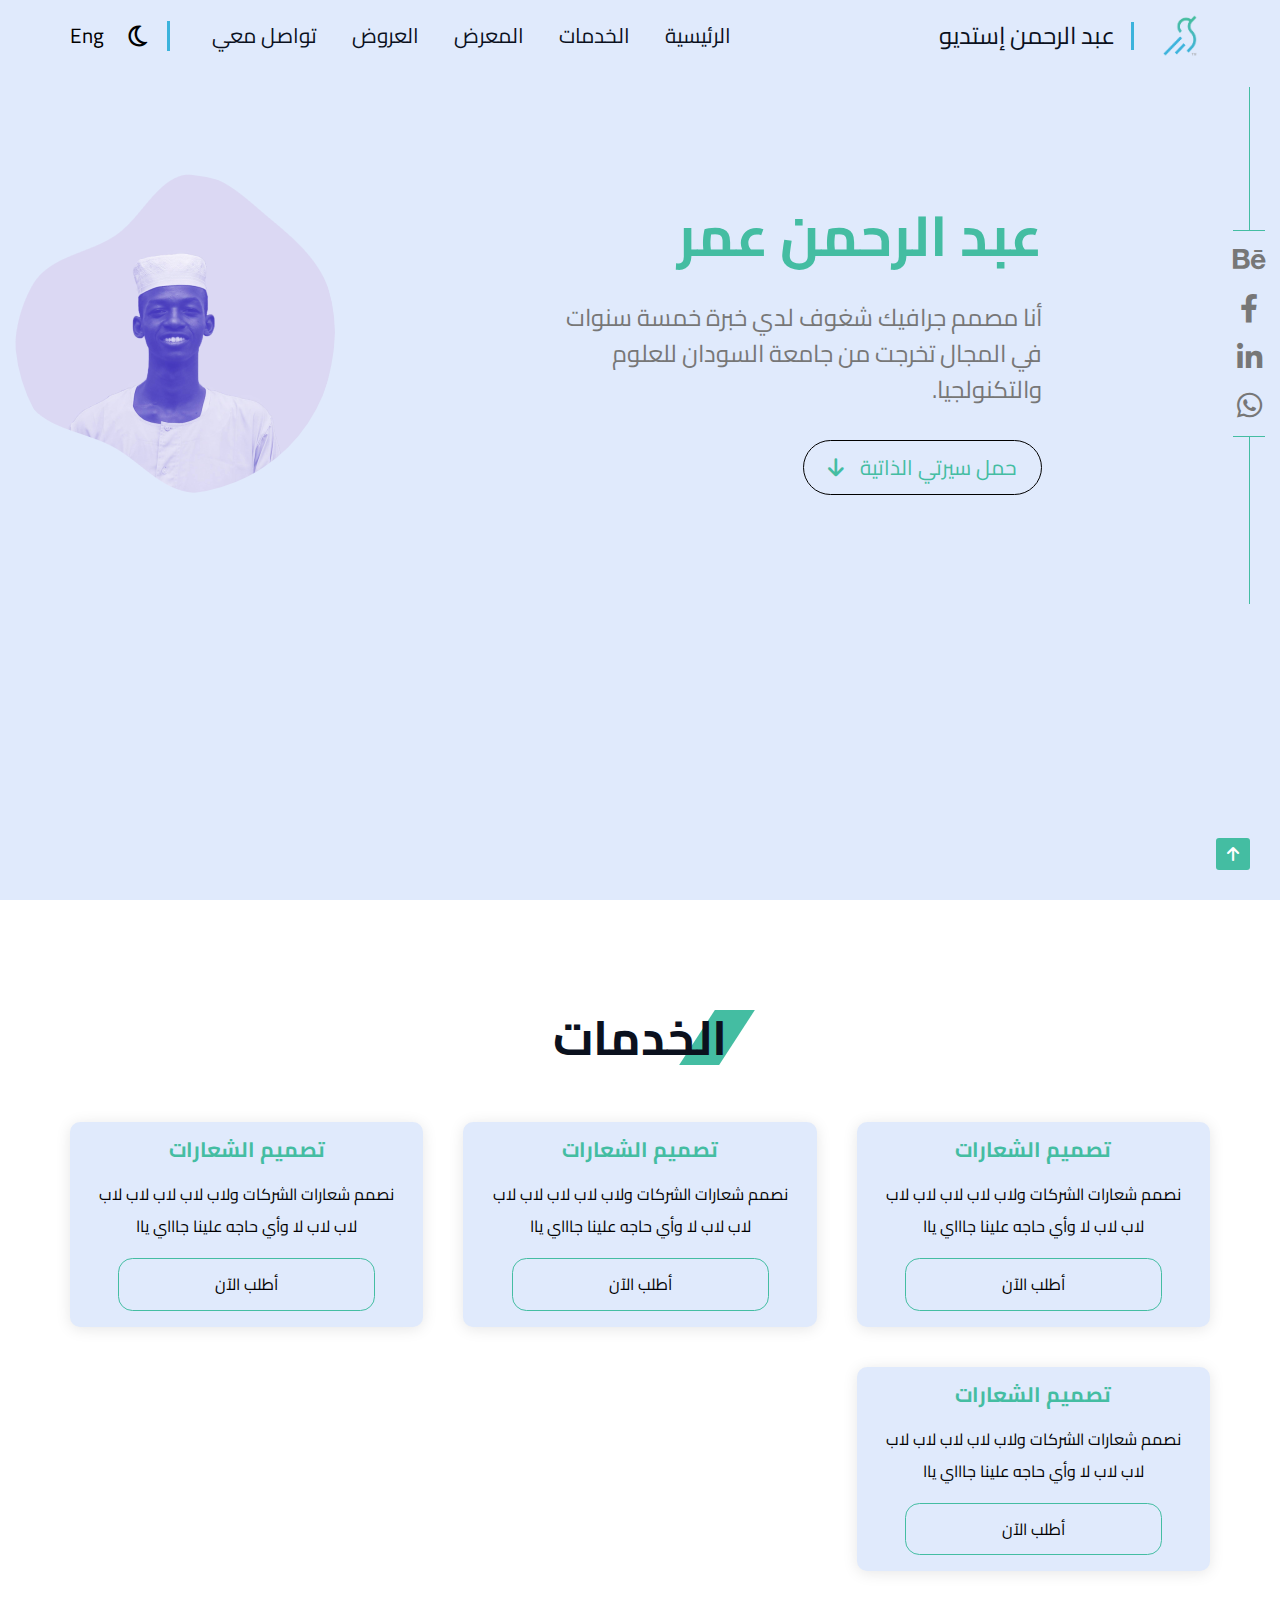
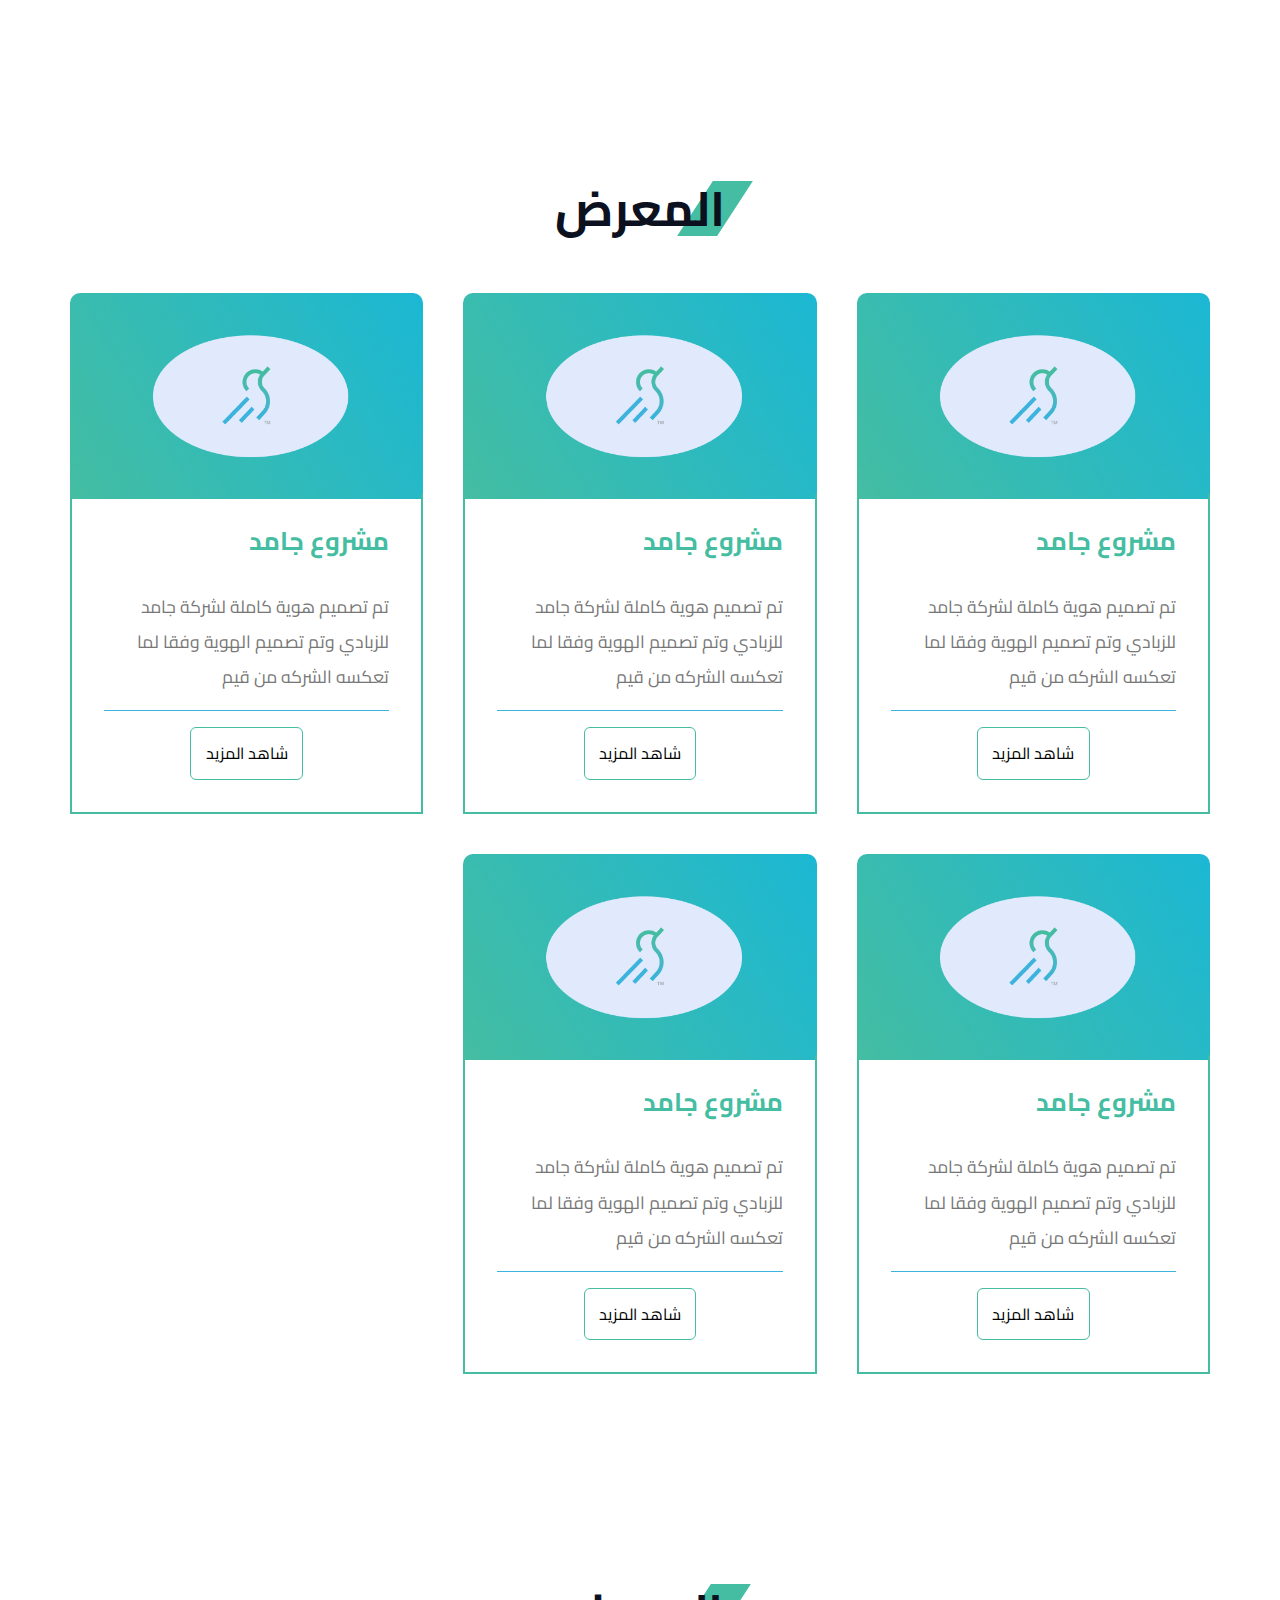
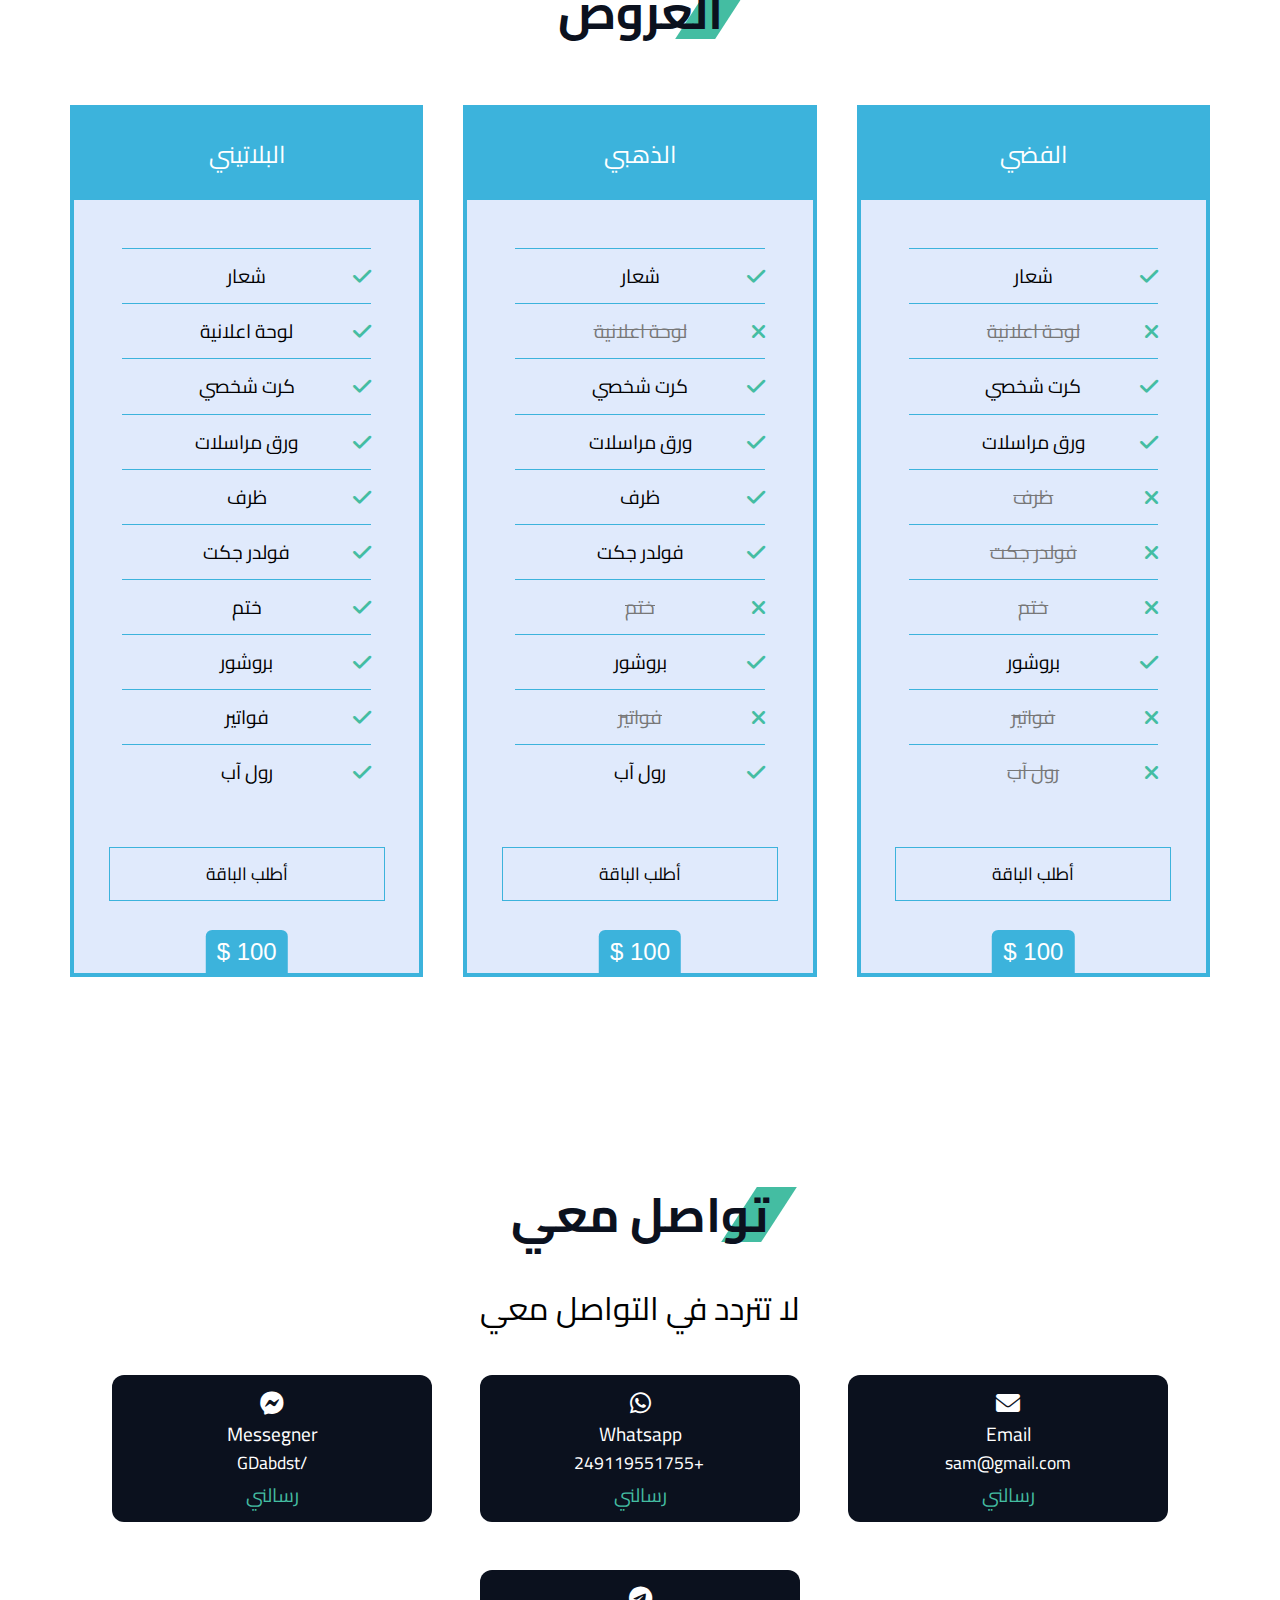
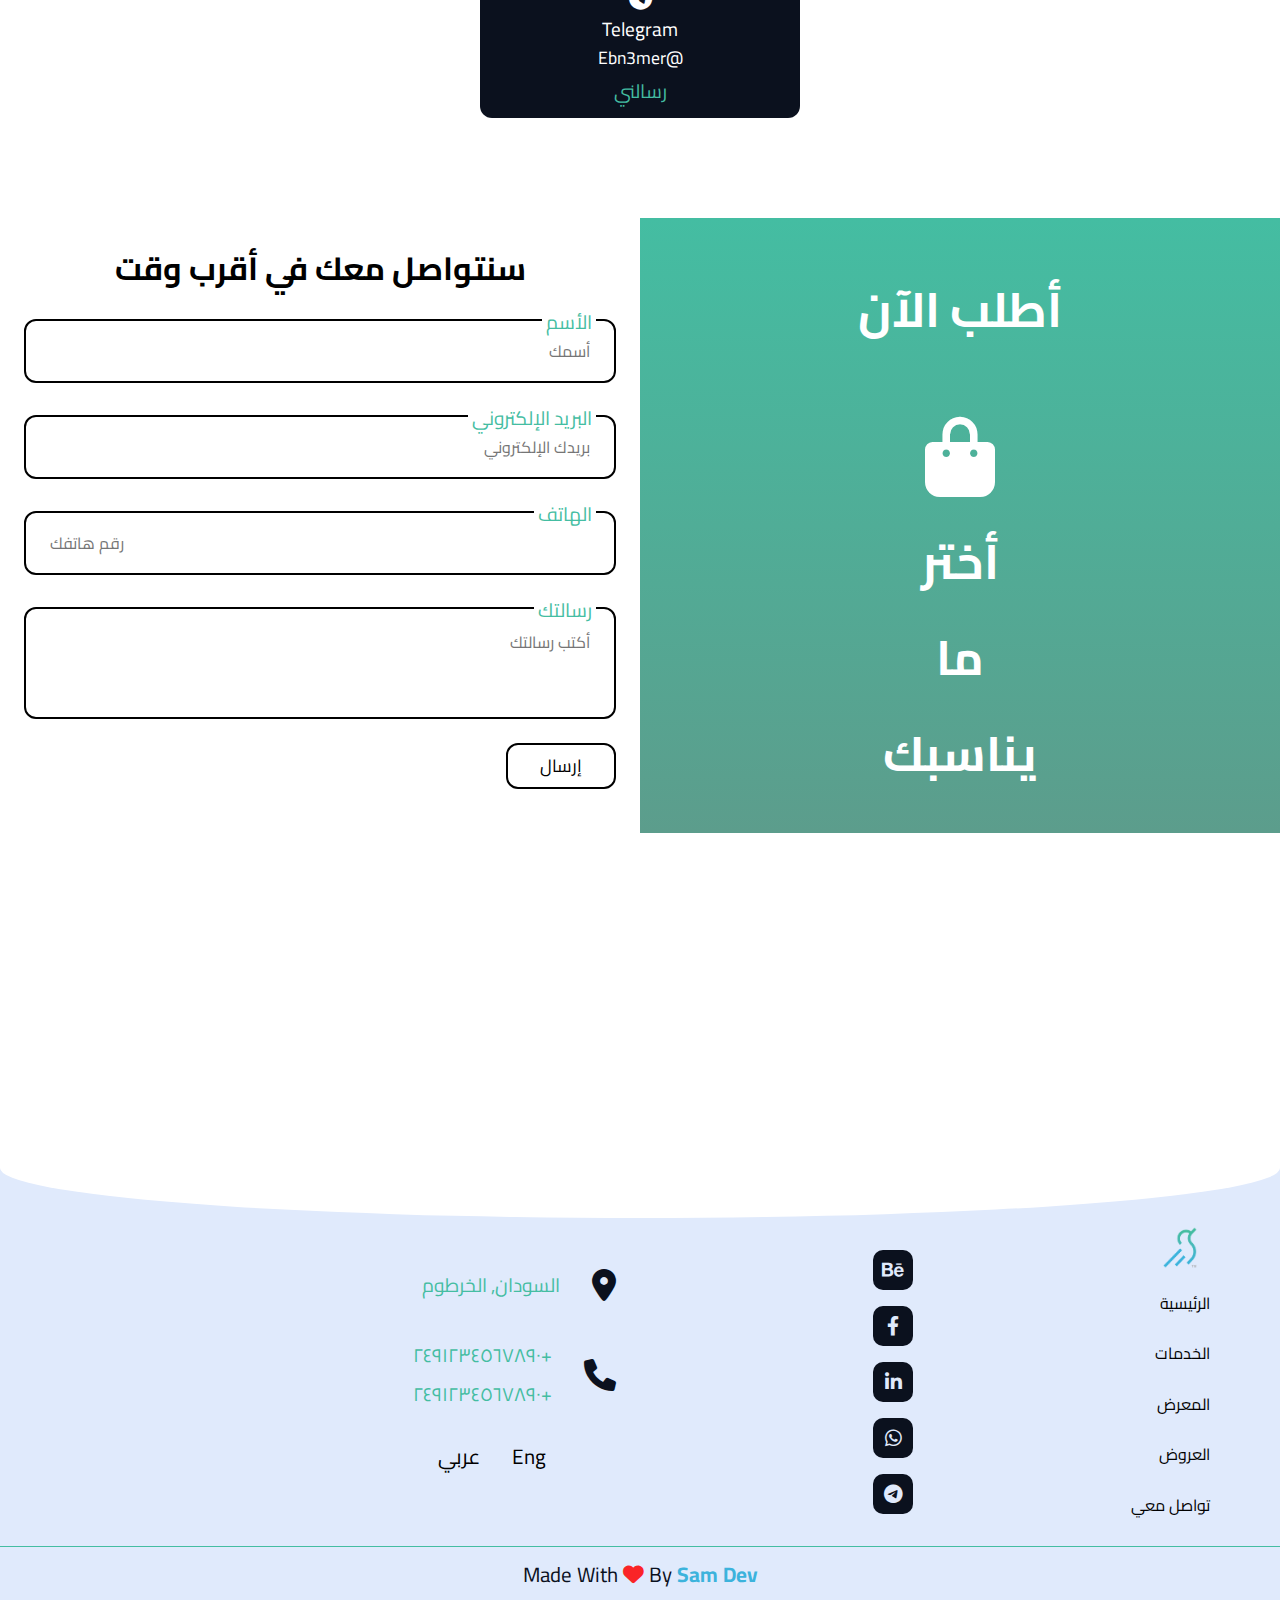
==== index_rtl.html @ d8f3448f "Update the files" ====
<!DOCTYPE html cha>
<html lang="en" dir="rtl">
  <head>
    <meta charset="UTF-8" />
    <meta http-equiv="X-UA-Compatible" content="IE=edge" />
    <meta name="viewport" content="width=device-width, initial-scale=1.0" />
    <link rel="stylesheet" href="./css/normalize.css" />
    <link rel="stylesheet" href="./css/all.min.css" />
    <link rel="stylesheet" href="./css/style.css" />
    <link rel="stylesheet" href="./css/style_rtl.css" />
    <link rel="preconnect" href="https://fonts.googleapis.com" />
    <link rel="preconnect" href="https://fonts.gstatic.com" crossorigin />
    <link
      href="https://fonts.googleapis.com/css2?family=Playfair+Display:wght@400;500;700&display=swap"
      rel="stylesheet"
    />
    <title>AbdRahman Studio | Home</title>
  </head>
  <body>
    <!-- Start Header -->
    <header id="header">
      <div class="container">
        <div class="nav-left">
          <div class="head">
            <img src="./images/logo.png" alt="" />
            <a href="#"
              >عبد الرحمن<br />
              إستديو</a
            >
          </div>
          <div class="nav-close">
            <i class="fa-solid fa-xmark close-Btn"></i>
          </div>
          <ul class="nav-list">
            <li><a class="link" href="#home">الرئيسية</a></li>
            <li><a class="link" href="#services">الخدمات</a></li>
            <li><a class="link" href="#portfolio">المعرض</a></li>
            <li><a class="link" href="#pricing">العروض</a></li>
            <li><a class="link" href="#contact">تواصل معي</a></li>
          </ul>
        </div>
        <img src="./images/logo.png" alt="" />
        <a href="#">عبد الرحمن إستديو</a>
        <nav class="nav-menu">
          <i class="fa-solid fa-bars-staggered toggle-btn"></i>
          <ul>
            <li><a class="active nav__link" href="#home">الرئيسية</a></li>
            <li><a class="nav__link" href="#services">الخدمات</a></li>
            <li><a class="nav__link" href="#portfolio">المعرض</a></li>
            <li><a class="nav__link" href="#pricing">العروض</a></li>
            <li><a class="nav__link" href="#contact">تواصل معي</a></li>
          </ul>
        </nav>
        <div class="icons">
          <i class="fa-regular fa-moon change-theme" id="theme-button"></i>
          <a href="./index.html" class="lang">Eng</a>
        </div>
      </div>
    </header>
    <!-- End Header -->
    <!-- Start Landing -->
    <div class="landing" id="landing">
      <div class="container">
        <div class="social">
          <a href="http://be.net/abdalrahman10" target="__blank"
            ><i class="fab fa-behance"></i
          ></a>
          <a
            href="https://www.facebook.com/GDabdalrahmanstudio"
            target="__blank"
            ><i class="fab fa-facebook-f"></i
          ></a>
          <a href="#" target="__blank"><i class="fab fa-linkedin-in"></i></a>
          <a
            href="https://api.whatsapp.com/send?phone=00249118914122"
            target="__blank"
            ><i class="fab fa-whatsapp"></i
          ></a>
        </div>
        <div class="info">
          <h2>عبد الرحمن عمر</h2>
          <p>
            أنا مصمم جرافيك شغوف لدي خبرة خمسة سنوات في المجال تخرجت من جامعة
            السودان للعلوم والتكنولجيا.
          </p>
          <a href="#" class="main-btn"
            >حمل سيرتي الذاتية<i class="fa-solid fa-arrow-down"></i
          ></a>
        </div>
        <div class="image">
          <img src="./images/Vector.png" alt="" />
        </div>
        <a class="scroll-top" href="#header"
          ><i class="fa-solid fa-arrow-up"></i
        ></a>
      </div>
    </div>
    <!-- End Landing -->
    <!-- Start Services -->
    <div class="services" id="services">
      <h2 class="main-title">الخدمات</h2>
      <div class="container">
        <div class="card">
          <img src="./images/cat-03.jpg" alt="" />
          <div class="info">
            <h3>تصميم الشعارات</h3>
            <p>
              نصمم شعارات الشركات ولاب لاب لاب لاب لاب لاب لاب لا وأي حاجه علينا
              جاااي ياا
            </p>
            <a href="#order">أطلب الآن</a>
          </div>
        </div>
        <div class="card">
          <img src="./images/cat-03.jpg" alt="" />
          <div class="info">
            <h3>تصميم الشعارات</h3>
            <p>
              نصمم شعارات الشركات ولاب لاب لاب لاب لاب لاب لاب لا وأي حاجه علينا
              جاااي ياا
            </p>
            <a href="#order">أطلب الآن</a>
          </div>
        </div>
        <div class="card">
          <img src="./images/cat-03.jpg" alt="" />
          <div class="info">
            <h3>تصميم الشعارات</h3>
            <p>
              نصمم شعارات الشركات ولاب لاب لاب لاب لاب لاب لاب لا وأي حاجه علينا
              جاااي ياا
            </p>
            <a href="#order">أطلب الآن</a>
          </div>
        </div>
        <div class="card">
          <img src="./images/cat-03.jpg" alt="" />
          <div class="info">
            <h3>تصميم الشعارات</h3>
            <p>
              نصمم شعارات الشركات ولاب لاب لاب لاب لاب لاب لاب لا وأي حاجه علينا
              جاااي ياا
            </p>
            <a href="#order">أطلب الآن</a>
          </div>
        </div>
      </div>
    </div>
    <!-- End Services -->
    <!-- Start Portfolio -->
    <div class="portfolio" id="portfolio">
      <h2 class="main-title">المعرض</h2>
      <div class="container">
        <div class="card">
          <div class="image">
            <img src="./images/project01.png" alt="" />
          </div>
          <div class="info">
            <h3>مشروع جامد</h3>
            <p>
              تم تصميم هوية كاملة لشركة جامد للزبادي وتم تصميم الهوية وفقا لما
              تعكسه الشركه من قيم
            </p>
            <a href="">شاهد المزيد</a>
          </div>
        </div>
        <div class="card">
          <div class="image">
            <img src="./images/project01.png" alt="" />
          </div>
          <div class="info">
            <h3>مشروع جامد</h3>
            <p>
              تم تصميم هوية كاملة لشركة جامد للزبادي وتم تصميم الهوية وفقا لما
              تعكسه الشركه من قيم
            </p>
            <a href="">شاهد المزيد</a>
          </div>
        </div>
        <div class="card">
          <div class="image">
            <img src="./images/project01.png" alt="" />
          </div>
          <div class="info">
            <h3>مشروع جامد</h3>
            <p>
              تم تصميم هوية كاملة لشركة جامد للزبادي وتم تصميم الهوية وفقا لما
              تعكسه الشركه من قيم
            </p>
            <a href="">شاهد المزيد</a>
          </div>
        </div>
        <div class="card">
          <div class="image">
            <img src="./images/project01.png" alt="" />
          </div>
          <div class="info">
            <h3>مشروع جامد</h3>
            <p>
              تم تصميم هوية كاملة لشركة جامد للزبادي وتم تصميم الهوية وفقا لما
              تعكسه الشركه من قيم
            </p>
            <a href="">شاهد المزيد</a>
          </div>
        </div>
        <div class="card">
          <div class="image">
            <img src="./images/project01.png" alt="" />
          </div>
          <div class="info">
            <h3>مشروع جامد</h3>
            <p>
              تم تصميم هوية كاملة لشركة جامد للزبادي وتم تصميم الهوية وفقا لما
              تعكسه الشركه من قيم
            </p>
            <a href="">شاهد المزيد</a>
          </div>
        </div>
      </div>
    </div>
    <!-- End Portfolio -->
    <!-- Start Pricing -->
    <div class="pricing" id="pricing">
      <h2 class="main-title">العروض</h2>
      <div class="container">
        <div class="plan">
          <div class="head">
            <h2>الفضي</h2>
          </div>
          <ul class="features">
            <li>شعار</li>
            <li class="unchecked"><del>لوحة اعلانية</del></li>
            <li>كرت شخصي</li>
            <li>ورق مراسلات</li>
            <li class="unchecked"><del>ظرف</del></li>
            <li class="unchecked"><del>فولدر جكت</del></li>
            <li class="unchecked"><del>ختم</del></li>
            <li>بروشور</li>
            <li class="unchecked"><del>فواتير</del></li>
            <li class="unchecked"><del>رول آب</del></li>
          </ul>
          <a href="#order">أطلب الباقة</a>
          <div class="price">
            <h3>100 <span>$</span></h3>
          </div>
        </div>
        <div class="plan">
          <div class="head">
            <h2>الذهبي</h2>
          </div>
          <ul class="features">
            <li>شعار</li>
            <li class="unchecked"><del>لوحة اعلانية</del></li>
            <li>كرت شخصي</li>
            <li>ورق مراسلات</li>
            <li>ظرف</li>
            <li>فولدر جكت</li>
            <li class="unchecked"><del>ختم</del></li>
            <li>بروشور</li>
            <li class="unchecked"><del>فواتير</del></li>
            <li>رول آب</li>
          </ul>
          <a href="#order">أطلب الباقة</a>
          <div class="price">
            <h3>100 <span>$</span></h3>
          </div>
        </div>
        <div class="plan">
          <div class="head">
            <h2>البلاتيني</h2>
          </div>
          <ul class="features">
            <li>شعار</li>
            <li>لوحة اعلانية</li>
            <li>كرت شخصي</li>
            <li>ورق مراسلات</li>
            <li>ظرف</li>
            <li>فولدر جكت</li>
            <li>ختم</li>
            <li>بروشور</li>
            <li>فواتير</li>
            <li>رول آب</li>
          </ul>
          <a href="#order">أطلب الباقة</a>
          <div class="price">
            <h3>100 <span>$</span></h3>
          </div>
        </div>
      </div>
    </div>
    <!-- End Pricing -->
    <!-- Start Contact -->
    <div class="contact" id="contact">
      <h2 class="main-title">تواصل معي</h2>
      <h2>لا تتردد في التواصل معي</h2>
      <div class="container">
        <div class="box">
          <i class="fas fa-envelope"></i>
          <h3>Email</h3>
          <p>sam@gmail.com</p>
          <a href="mailto:abdrahman@gmail.com" target="__blank">رسالني</a>
        </div>
        <div class="box">
          <i class="fab fa-whatsapp"></i>
          <h3>Whatsapp</h3>
          <p>+249119551755</p>
          <a
            href="https://api.whatsapp.com/send?phone=00249118914122"
            target="__blank"
            >رسالني</a
          >
        </div>
        <div class="box">
          <i class="fab fa-facebook-messenger"></i>
          <h3>Messegner</h3>
          <p>/GDabdst</p>
          <a href="https://m.me/GDabdalrahmanstudio" target="__blank">رسالني</a>
        </div>
        <div class="box">
          <i class="fab fa-telegram-plane"></i>
          <h3>Telegram</h3>
          <p>@Ebn3mer</p>
          <a href="https://t.me/Ebn3mer" target="__blank">رسالني</a>
        </div>
      </div>
    </div>
    <!-- End Contact -->
    <!-- Start Order -->
    <div class="order" id="order">
      <div class="content">
        <div class="heading">
          <h1>أطلب الآن</h1>
          <i class="fas fa-shopping-bag"></i>
          <h2>أختر <br />ما<br />يناسبك<br /></h2>
        </div>
        <div class="form">
          <h2>سنتواصل معك في أقرب وقت</h2>
          <form action="">
            <div class="contact_form">
              <label for="" class="tag">الأسم</label>
              <input type="text" name="name" class="input" placeholder="أسمك" />
            </div>
            <div class="contact_form">
              <label for="" class="tag">البريد الإلكتروني</label>
              <input
                type="email"
                name="email"
                class="input"
                placeholder="بريدك الإلكتروني"
              />
            </div>
            <div class="contact_form">
              <label for="" class="tag">الهاتف</label>
              <input
                type="tel"
                name="phone"
                class="input"
                placeholder="رقم هاتفك"
              />
            </div>
            <div class="contact_form">
              <label for="" class="tag">رسالتك</label>
              <textarea
                name="message"
                class="input"
                placeholder="أكتب رسالتك"
              ></textarea>
            </div>
            <input class="submit-btn" type="submit" value="إرسال" />
          </form>
        </div>
      </div>
    </div>
    <!-- End Order -->
    <!-- Start Footer -->
    <footer class="footer">
      <div class="curve"></div>
      <div class="container">
        <div class="links">
          <img src="./images/logo.png" alt="Logo" />
          <nav>
            <li><a class="active nav__link" href="#home">الرئيسية</a></li>
            <li><a class="nav__link" href="#services">الخدمات</a></li>
            <li><a class="nav__link" href="#portfolio">المعرض</a></li>
            <li><a class="nav__link" href="#pricing">العروض</a></li>
            <li><a class="nav__link" href="#contact">تواصل معي</a></li>
          </nav>
        </div>
        <div class="social">
          <a href="https://be.net/abdalrahman10" target="__blank"
            ><i class="fab fa-behance"></i
          ></a>
          <a
            href="https://www.facebook.com/GDabdalrahmanstudio"
            target="__blank"
            ><i class="fab fa-facebook-f"></i
          ></a>
          <a href="#" target="__blank"><i class="fab fa-linkedin-in"></i></a>
          <a
            href="https://api.whatsapp.com/send?phone=00249118914122"
            target="__blank"
            ><i class="fab fa-whatsapp"></i
          ></a>
          <a href="https://t.me/Ebn3mer" target="__blank"
            ><i class="fab fa-telegram-plane"></i
          ></a>
        </div>
        <div class="location">
          <div class="col">
            <i class="fa-solid fa-location-dot"></i>
            <div class="info"><span>السودان, الخرطوم</span></div>
          </div>
          <div class="col">
            <i class="fa-solid fa-phone"></i>
            <div class="info">
              <span>+٢٤٩١٢٣٤٥٦٧٨٩٠</span>
              <span>+٢٤٩١٢٣٤٥٦٧٨٩٠</span>
            </div>
          </div>
          <div class="languages">
            <a href="./index.html" class="lang">Eng</a>
            <a href="./index_rtl.html" class="lang">عربي</a>
          </div>
        </div>
      </div>
      <div class="copyright">
        <p>
          Made With <i class="fa-solid fa-heart"></i> By <a href="">Sam Dev</a>
        </p>
      </div>
    </footer>
    <!-- End Footer -->
  </body>
  <script src="./scripts/app.js"></script>
</html>
---- css/style.css ----
:root {
  --main-transition: 0.3s;
  --section-padding: 100px;
}
/* Colors Palette */
:root {
  --main-color: #44bda2;
  --main-color-alt: #1d5247;
  --secondery-color: #3cb3dc;
  --body-color: #fff;
  --text-color: #000;
  --text-color-alt: #777;
  --title-color: #0B111E;
  --background-color: #e0eafc;
}
/* Colors Pallette Dark Theme */
body.dark-theme {
  --container-color: #151c28;
  --body-color: #0B111E;
  --title-color: #F0F2F4;
  --text-color: #F0F2F4;
  --background-color: #BABEC4;
}
/* Start Global Rules */
* {
  box-sizing: border-box;
  -webkit-box-sizing: border-box;
  -moz-box-sizing: border-box;
  margin: 0;
  padding: 0;
}
html {
  scroll-behavior: smooth;
}
body {
  font-family: "Playfair Display", serif;
  background-color: var(--body-color);
  color: var(--text-color);
  transition: var(--main-transition);
}
ul {
  list-style: none;
}
a {
  text-decoration: none;
}
.container {
  padding-left: 15px;
  padding-right: 15px;
  margin-left: auto;
  margin-right: auto;
}
/* Small */
@media (min-width: 768px) {
  .container {
    width: 750px;
  }
}

/* Medium */
@media (min-width: 992px) {
  .container {
    width: 970px;
  }
}

/* Large */
@media (min-width: 1200px) {
  .container {
    width: 1170px;
  }
}

/* End Global Rules */
/* Start Components */
.main-btn {
  text-decoration: none;
  display: block;
  width: fit-content;
  padding: 0.9rem 1.5rem;
  border: 1px solid black;
  border-radius: 3rem;
  font-weight: normal;
  font-size: 1.3rem;
  color: var(--main-color);
  transition: var(--main-transition);
}
.main-btn:hover {
  color: white;
  background-color: var(--main-color);
  border-color: transparent;
}
.main-title {
  position: relative;
  font-size: 3rem;
  font-weight: bold;
  margin: 0.6rem auto;
  width: fit-content;
  color: var(--title-color);
  transition: var(--main-transition);
}
.main-title::before {
  content: "";
  position: absolute;
  top: 0;
  left: -10px;
  width: 40px;
  height: 55px;
  background-color: var(--main-color);
  z-index: -1;
  transform: skewX(-33deg);
  transition: var(--main-transition);
}
.main-title::after {
  content: "";
  position: absolute;
  top: 0;
  right: -19px;
  width: 0;
  height: 55px;
  background-color: var(--secondery-color);
  z-index: -1;
  transform: skewX(-33deg);
  transition: var(--main-transition);
  transition-delay: 0.3s;
}
.main-title:hover {
  color: white;
  transition-delay: 0.3s;
}
.main-title:hover::before {
  width: calc(100% + 25px);
}
.main-title:hover::after {
  width: 15px;
}
a.scroll-top {
  padding: 0.5rem 0.7rem;
  background-color: var(--main-color);
  border-radius: 3px;
  right: 30px;
  position: fixed;
  color: white;
  bottom: 30px;
  z-index: 100;
}
/* End Components */
/* Start Header */
header {
  background-color: var(--background-color);
  transition: var(--main-transition);
}
header .container {
  display: flex;
  justify-content: space-between;
  align-items: center;
  position: relative;
  min-height: 72px;
}

header img {
  height: 60px;
  padding-right: 1rem;
}
header .container > a {
  text-decoration: none;
  font-weight: normal;
  color: var(--title-color);
  font-size: 1.5rem;
  border-left: 3px solid var(--secondery-color);
  padding-left: 1rem;
}
@media (max-width: 620px) {
  header .container > a {
    display: none;
  }
}
header nav {
  flex: 1;
  display: flex;
  justify-content: flex-end;
  align-items: center;
}
header nav .toggle-btn {
  display: none;
  font-size: 1.9rem;
  cursor: pointer;
}
@media (min-width: 1269px) {
  header nav .toggle-menu {
    display: none;
  }
}
header nav ul {
  display: flex;
}
@media (max-width: 1270px) {
  header nav ul {
    display: none;
  }
  header nav .toggle-btn {
    display: flex;
    font-size: 1.5rem;
  }
  header nav ul li {
    border-bottom: 1px solid var(--main-color);
  }
  header nav ul li a {
    padding: 0.5rem !important;
  }
}
header nav ul li a {
  display: flex;
  align-items: center;
  justify-content: center;
  height: 72px;
  position: relative;
  text-decoration: none;
  font-size: 1.3rem;
  padding: 0 1.1rem;
  color: var(--title-color);
  transition: var(--main-transition);
  position: relative;
  overflow: hidden;
}
header nav li a::before {
  content: "";
  position: absolute;
  width: 100%;
  height: 4px;
  background-color: var(--main-color);
  bottom: 0;
  left: -100%;
  transition: var(--main-transition);
}
header nav li a:hover {
  color: var(--main-color);
  background-color: #cfdef3;
}
header nav li a:hover::before {
  left: 0;
}
header .icons {
  display: flex;
  justify-content: space-between;
  align-items: center;
  width: 100px;
  height: 30px;
  position: relative;
  padding-left: 1rem;
  margin-left: 1.5rem;
  border-left: 3px solid var(--secondery-color);
}
header .icons i {
  font-size: 1.5rem;
}
.lang {
  color: var(--text-color);
  font-size: 1.3rem;
  
}
/* Start Toggle Menu */
header .nav-left {
  position: fixed;
  top: 0;
  left: -1000px;
  width: 50%;
  height: 100vh;
  padding: 3rem;
  display: flex;
  align-items: center;
  background-color: var(--title-color);
  z-index: 2;
  transition: 0.5s;
}
@media (max-width: 767px) {
  header .nav-left {
    width: 90%;
  }
}
header .nav-left .nav-close {
  position: absolute;
  top: 1rem;
  right: 1.5rem;
  font-size: 2rem;
  color: white;
  cursor: pointer;
}
header .nav-left .nav-list li {
  padding-bottom: 2rem;
}
header .nav-left .nav-list li a {
  font-size: 1.3rem;
  text-transform: uppercase;
  font-weight: normal;
  color: white;
  transition: var(--main-transition);
}
header .head {
  position: absolute;
  top: 2rem;
  left: 1rem;
}
header .head a {
  position: absolute;
  font-size: 1.5rem;
  top: 0;
  color: var(--main-color);
}
header .show {
  left: 0;
}
header .close {
  left: -1000px;
}
header .nav-left .nav-list li a:hover {
  color: var(--main-color);
}
/* End Toggle Menu */
/* Start Header */
/* Start Landing */
.landing {
  padding-top: var(--section-padding);
  padding-bottom: var(--section-padding);
  height: calc(100vh - 72px);
  position: relative;
  background-color: var(--background-color);
  transition: var(--main-transition);
}
@media (max-width: 767px) {
  .landing {
    height: auto;
  }
}
.landing .container {
  width: 100%;
  display: flex;
  justify-content: space-between;
  align-items: center;
}
.landing .social {
  display: flex;
  flex-direction: column;
  align-items: center;
  gap: 20px;
  position: relative;
  margin-left: 2rem;
  border-bottom: 1px solid var(--main-color);
  border-top: 1px solid var(--main-color);
  padding: 15px 0;
}
.landing .social::before {
  content: "";
  position: absolute;
  width: 1px;
  top: -9rem;
  height: 9rem;
  background-color: var(--main-color);
}
.landing .social::after {
  content: "";
  position: absolute;
  width: 1px;
  bottom: -10.5rem;
  height: 10.5rem;
  background-color: var(--main-color);
}
.landing .social i:hover {
  color: var(--main-color);
}
.landing .social a {
  display: block;
  width: fit-content;
  font-size: 1.8rem;
  color: var(--text-color-alt);
}
.landing .image img {
  width: 20rem;
  border-radius: 50%;
  max-width: 100%;
  margin-right: 3rem;
}
@media (max-width: 991px) {
  .landing .image img {
    margin-right: 0;
  }
}
.landing .info {
  align-self: flex-start;
}
.landing .info h2 {
  font-size: 3.5rem;
  margin: 2rem auto;
  color: var(--main-color);
}
.landing .info p {
  font-size: 1.5rem;
  max-width: 500px;
  line-height: 1.5;
  color: var(--text-color-alt);
  margin-bottom: 2rem;
}
.landing .info i {
  margin-left: 1rem;
}
@media (max-width: 767px) {
  .landing {
    padding-top: 30px;
  }
  .landing .container {
    flex-direction: column;
  }
  .landing .social {
    order: 3;
    flex-direction: row;
    margin-left: 0;
  }
  .landing .social::before,
  .landing .social::after {
    display: none;
  }
  .landing .image img {
    margin: 3rem auto;
  }
}
@media (min-width: 768px) and (max-width: 990px) {
  .landing .info {
    margin-left: 30px;
  }
  .landing .info h2 {
    font-size: 2.5rem;
  }
  .landing .image img {
    width: 15rem;
  }
}
/* End Landing */
/* Start Services */
.services {
  padding-top: var(--section-padding);
  padding-bottom: var(--section-padding);
}
.services .container {
  display: grid;
  grid-template-columns: repeat(auto-fill, minmax(300px, 1fr));
  gap: 40px;
  padding-top: 3rem;
}
.services .card {
  overflow: hidden;
  border-radius: 10px;
  background-color: var(--background-color);
  transition: var(--main-transition);
  box-shadow: 0 2px 15px rgb(0 0 0 / 10%);
}
.services .card:hover {
  transform: translateY(-10px);
  box-shadow: 0 2px 15px rgb(0 0 0 / 20%);
}
.services .card img {
  max-width: 100%;
}
.services .info {
  padding: 0 1rem;
  text-align: center;
}
.services .info h3 {
  margin: 1rem 0;
  font-size: 1.3rem;
  color: var(--main-color);
}
.services .info p {
  color: var(--text-color);
  line-height: 2;
}
.services .info a {
  display: block;
  width: fit-content;
  text-decoration: none;
  border: 1px solid var(--main-color);
  padding: 1rem 6rem;
  border-radius: 0.9rem;
  margin: 1rem auto;
  color: var(--text-color);
  font-weight: normal;
  font-size: 1rem;
  text-transform: uppercase;
  transition: var(--main-transition);
}
.services .info a:hover {
  border-color: transparent;
  background-color: var(--main-color);
  color: white;
}
/* End Services */
/* Start Portfolio */
.portfolio {
  padding-top: var(--section-padding);
  padding-bottom: var(--section-padding);
}
.portfolio .container {
  display: grid;
  grid-template-columns: repeat(auto-fill, minmax(300px, 1fr));
  gap: 40px;
  padding-top: 3rem;
}
.portfolio .card {
  position: relative;
  overflow: hidden;
  border-radius: 10px 10px 0 0;
}
.portfolio .card .image {
  position: relative;
  overflow: hidden;
}
.portfolio .card img {
  max-width: 100%;
}
.portfolio .info {
  position: relative;
  padding: 1rem 2rem;
  border: 2px solid;
  border-color: transparent var(--main-color) var(--main-color);
  padding-top: 0;
  margin-top: -6px;
}
.portfolio .card::before {
  content: "";
  position: absolute;
  left: 0;
  top: 0;
  height: 100%;
  width: 0;
  background-color: var(--background-color);
  z-index: -1;
  transition: var(--main-transition);
}
.portfolio .card:hover::before {
  width: 100%;
}
.portfolio .info h3 {
  font-size: 1.6rem;
  font-weight: bold;
  color: var(--main-color);
  padding: 2rem 0;
}
.portfolio .info p {
  line-height: 2;
  font-size: 1.1rem;
  border-bottom: 1px solid var(--secondery-color);
  padding: 0 0 1rem;
  color: var(--text-color-alt);
}
.portfolio .info a {
  font-size: 1rem;
  color: var(--text-color);
  padding: 1rem 0.9rem;
  border: 1px solid var(--main-color);
  border-radius: 6px;
  display: block;
  width: fit-content;
  margin: 1rem auto;
  text-transform: uppercase;
  transition: var(--main-transition);
}
.portfolio .info a:hover {
  background-color: var(--main-color);
  border-color: transparent;
  color: var(--background-color);
}
/* End Portfolio */
/* Start Pricing */
.pricing {
  position: relative;
  padding-top: var(--section-padding);
  padding-bottom: var(--section-padding);
}
.pricing .container {
  display: grid;
  grid-template-columns: repeat(auto-fill, minmax(300px, 1fr));
  gap: 40px;
  padding-top: 3.5rem;
}
.pricing .plan {
  position: relative;
  background-color: var(--background-color);
  transition: var(--main-transition);
  padding-bottom: 2rem;
  border: 4px solid var(--secondery-color);
}
.pricing .plan::before {
  content: "";
  position: absolute;
  top: 0;
  left: 50%;
  transform: translateX(-50%);
  width: 0;
  height: 5px;
  background-color: var(--main-color);
  z-index: 2;
  transition: var(--main-transition);
}
.pricing .plan::after {
  content: "";
  /* position: absolute; */
  bottom: 0;
  left: 50%;
  transform: translateX(-50%);
  width: 100%;
  height: 10px;
  background-color: var(--main-color);
  z-index: 2;
  transition: var(--main-transition);
}
/* .pricing .plan:hover::before {
  width: 100%;
} */
.pricing .plan h2 {
  font-size: 1.5rem;
  font-weight: normal;
  padding: 2rem 0;
  text-align: center;
  text-transform: uppercase;
  color: var(--main-color);
}
.pricing .plan .head {
  background-color: var(--secondery-color);
}
.pricing .plan .head h2 {
  color: white;
}
/* .pricing .plan .head {
  position: relative;
  background-color: var(--main-color);
  width: 50%;
  margin: 1rem 0;
  text-align: center;
  padding: 1rem;
  border-radius: 0 2rem 2rem 0;
}
.pricing .plan .head h3 span {
  font-size: 2.5rem;
} */
.pricing .plan .price {
  position: absolute;
  bottom: 0;
  left: 50%;
  transform: translateX(-50%);
  padding: 0.5rem 0.7rem;
  border-radius: .4rem .4rem 0 0;
  background-color: var(--secondery-color);
}
.pricing .plan .price h3 {
  font-size: 1.5rem;
  font-family: sans-serif;
  font-weight: normal;
  color: var(--body-color);
}
.pricing .plan .features {
  margin: 3rem;
  text-align: center;
}
.pricing .plan ul li {
  position: relative;
  padding: 1rem;
  font-size: 1.2rem;
  border-top: 1px solid var(--secondery-color);
}
.pricing .plan ul li::before {
  content: "\f00c";
  position: absolute;
  font-family: "Font Awesome 5 Free";
  font-weight: 900;
  font-size: 1.3rem;
  left: 0;
  color: var(--main-color);
}
.pricing .plan .unchecked {
  position: relative;
  color: var(--text-color-alt);
}
.pricing .plan .unchecked::before {
  content: "\f00d";
  position: absolute;
  font-family: "Font Awesome 5 Free";
  font-weight: 900;
  font-size: 1.3rem;
  left: 0;
  color: var(--main-color);
}
.pricing .plan a {
  display: block;
  width: fit-content;
  margin: 1rem auto;
  padding: 1rem 6rem;
  font-size: 1.1rem;
  border: 1px solid var(--secondery-color);
  color: var(--text-color);
  margin-bottom: 2.5rem;
  transition: var(--main-transition);
}
.pricing .plan a:hover {
  color: var(--body-color);
  border-color: transparent;
  background-color: var(--secondery-color);
}
/* End Pricing */
/* Start Contact */
.contact {
  padding-top: var(--section-padding);
  padding-bottom: var(--section-padding);
}
.contact h2:nth-child(2) {
  text-align: center;
  margin: 3rem 0;
  font-weight: normal;
  font-size: 2rem;
}
@media (max-width: 767px) {
  .contact h2:nth-child(2) {
    font-size: 1.5rem;
  }
}
.contact .container {
  display: flex;
  flex-wrap: wrap;
  justify-content: center;
  gap: 3rem;
}
.contact .box {
  position: relative;
  width: 320px;
  padding: 1rem 6rem;
  text-align: center;
  border-radius: 0.75rem;
  background-color: #0b111e;
  color: var(--body-color);
  transition: var(--main-transition);
}
.contact .box::before {
  content: "";
  position: absolute;
  bottom: 0;
  height: 3px;
  width: 0;
  left: 50%;
  background-color: var(--main-color);
  transform: translateX(-50%);
  transition: var(--main-transition);
}
.contact .box:hover::before {
  width: calc(100% - 0.75rem);
}
.contact .box i {
  font-size: 1.5rem;
  padding-bottom: 0.5rem;
}
.contact .box h3 {
  font-size: 1.2rem;
  font-weight: normal;
  padding-bottom: 0.5rem;
}
.contact .box p {
  font-size: 1.1rem;
  padding-bottom: 0.7rem;
}
.contact .box a {
  font-size: 1.2rem;
  color: var(--main-color);
}
/* End Contact */
/* Start Contact */
.order {
  height: 100vh;
}
.order .content {
  display: flex;
  flex-wrap: wrap;
}
@media (max-width: 991px) {
  .order {
    height: auto;
    padding-bottom: 1rem;
  }
  .order .content {
    flex-direction: column;
  }
}
.order .heading {
  background-image: linear-gradient(180deg, #44bda2, #5c9d8c);
  flex: 50%;
  padding: 2rem 1.5rem;
  text-align: center;
  color: var(--body-color);
  height: 100%;
  animation: change-background 10s ease-in infinite;
}
.order .heading h1 {
  font-size: 3rem;
  font-weight: bold;
  padding-bottom: 3rem;
}
.order .heading i {
  font-size: 5rem;
  padding-bottom: 1rem;
}
.order .heading h2 {
  font-size: 3rem;
  line-height: 2;
}
.order .form {
  flex: 50%;
  padding: 2rem 1.5rem;
}
.order .form h2 {
  padding-bottom: 2rem;
  text-align: center;
  font-size: 2rem;
}
.order .form form {
  display: flex;
  flex-direction: column;
}
.order .form form .contact_form {
  position: relative;
  margin-bottom: 2rem;
  height: 4rem;
}
.order .form form .input {
  position: absolute;
  top: 0;
  left: 0;
  width: 100%;
  height: 100%;
  border: 2px solid var(--text-color);
  background: none;
  color: var(--text-color);
  outline: none;
  padding: 1.5rem;
  border-radius: 0.75rem;
  caret-color: var(--secondery-color);
  z-index: 1;
}
.order .form form .contact_form textarea {
  resize: none;
  height: 7rem;
}
.order .form form .submit-btn {
  position: relative;
  display: block;
  width: fit-content;
  margin: 0;
  bottom: -40px;
  padding: 0.7rem 2rem;
  left: 0;
  color: var(--text-color);
  border: 2px solid var(--text-color);
  font-size: 1.1rem;
  border-radius: 0.75rem;
  background-color: transparent;
  outline: none;
  cursor: pointer;
  transition: var(--main-transition);
}
.order .form form .submit-btn:hover {
  background-color: var(--title-color);
  color: var(--body-color);
  border-color: transparent;
}
.order .tag {
  position: absolute;
  color: var(--main-color);
  top: -0.75rem;
  left: 1.25rem;
  background-color: var(--body-color);
  font-size: 1.2rem;
  padding: 0.25rem;
  z-index: 10;
}
/* Start Contact */
/* Start Footer */
.footer {
  /* padding-top: var(--section-padding); */
  background-color: var(--background-color);
  position: relative;
}
.footer .curve {
  /* position: absolute; */
  top: 0;
  height: 100px;
  border-radius: 100% / 0 0 100% 100%;
  background: var(--body-color);
}
.footer .container {
  display: grid;
  grid-template-columns: repeat(auto-fill, minmax(200px, 1fr));
  gap: 3rem;
}
@media (max-width: 767px) {
  .footer .container {
    gap: 1rem;
  }
}
.footer img {
  max-width: 100%;
  height: 60px;
}
.footer .container .links > a {
  color: var(--main-color);
  max-width: 200px;
  font-size: 2rem;
}
.footer .links nav {
  display: flex;
  flex-direction: column;
  justify-content: center;
  row-gap: 1rem;
  padding: 1rem 0;
}
.footer .links nav li {
  width: fit-content;
  list-style: none;
  padding-bottom: 1rem;
}
.footer .links nav li a {
  color: var(--text-color);
}
.footer .links nav li a:hover {
  color: var(--secondery-color);
}
.footer .social {
  /* padding: 2rem 0; */
  display: flex;
  flex-direction: column;
  justify-content: center;
  gap: 1rem;
}
@media (max-width: 460px) {
  .footer .social {
    flex-direction: row;
  }
}
.footer .social a {
  display: block;
  width: 40px;
  height: 40px;
  display: flex;
  align-items: center;
  justify-content: center;
  border-radius: 10px;
  background-color: var(--title-color);
}
.footer .social a:hover i {
  color: var(--main-color);
}
.footer .social i {
  color: var(--background-color);
  font-size: 1.2rem;
}
.footer .location {
  padding-top: 1rem;
}
@media (max-width: 767px) {
  .footer .location {
    padding-bottom: 2rem;
  }
}
.footer .location .col {
  display: flex;
  align-items: center;
  padding-top: 2rem;
  flex-wrap: wrap;
  justify-content: center;
}
.footer .location .col .info {
  flex: 1;
  line-height: 2;
}
.footer .location i {
  font-size: 2rem;
  color: var(--title-color);
  padding-right: 2rem;
}
.footer .location span {
  font-size: 1.2rem;
  color: var(--main-color);
}
.footer .location .languages {
  padding-top: 2rem;
  display: flex;
  justify-content: center;
  align-items: center;
  gap: 2rem;
}
.footer .copyright {
  width: 100%;
}
.footer p {
  display: block;
  text-align: center;
  padding: 1rem 0;
  border-top: 1px solid var(--main-color);
  font-size: 1.3rem;
  color: var(--title-color);
}
@media (max-width: 767px) {
  .footer .container .location span {
    display: block;
  }
}
.footer p a {
  color: var(--secondery-color);
  font-weight: bold;
}
.footer i {
  color: rgb(255 0 0 / 85%);
}
/* End Footer */
/* Scroll Bar */
::-webkit-scrollbar {
  width: 0.6rem;
  border-radius: 0.5rem;
  background-color: #44bda34d;
}
::-webkit-scrollbar-thumb {
  background-color: var(--main-color);
  border-radius: 0.5rem;
}
::-webkit-scrollbar-thumb:hover {
  background-color: var(--main-color-alt);
}

/* Theme Change */
.change-theme {
  cursor: pointer;
  transition: var(--main-transition);
}
/* Color changes */
.dark-theme header,
.dark-theme .landing {
  background-color: var(--body-color);
}
.dark-theme .nav-left {
  background-color: var(--container-color);
}
.dark-theme .main-btn {
  border-color: var(--main-color);
}
.dark-theme .services .card {
  background-color: var(--main-color-alt);
  box-shadow: 0 2px 15px rgba(255, 255, 255, 10%);
}
.dark-theme .services .card:hover {
  box-shadow: 0 2px 15px rgb(255 255 255 / 20%);
}
.dark-theme .portfolio .card::before {
  background-color: var(--container-color);
}
.dark-theme .pricing .plan {
  background-color: var(--body-color);
}
.dark-theme .pricing .plan li::before {
  color: var(--text-color);
}
.dark-theme .contact .box {
  background-color: var(--main-color-alt);
  color: var(--title-color);
}
.dark-theme .footer {
  background-color: var(--main-color-alt);
}
.dark-theme .footer .social a {
  background-color: var(--container-color);
}
.dark-theme .footer .location span {
  color: var(--text-color);
}
.dark-theme .footer .copyright p {
  border-color: var(--secondery-color);
}

/* Start Animation */
@keyframes change-background {
  0%,
  100% {
    background-image: linear-gradient(180deg, #44bda2, #5c9d8c);
  }
  50% {
    background-image: linear-gradient(160deg, #44bda2, #28a59e);
  }
}
/* End Animation */
---- css/style_rtl.css ----
@import url('https://fonts.googleapis.com/css2?family=Cairo:wght@300;500;700&display=swap');

/* Start Global Rules */
body {
  font-family: 'Cairo', sans-serif;
}
/* End Global Rules */

/* Start Components */
.main-title::before {
  right: -10px;
}
.main-title::after {
  left: -19px !important;
  right: auto;
}
/* End Components */
/* Start Header */
header .container > a {
  border-right: 3px solid var(--secondery-color);
  border-left: none;
  padding-right: 1rem;
  padding-left: 0;
} 
header .icons {
  border-right: 3px solid var(--secondery-color);
  border-left: none;
  margin-right: 1.5rem;
  margin-left: 0  ;
  padding-right: 1rem;
  padding-left: 0;
}
header img {
  padding-left: 1rem;
  padding-right: 0;
}
header .nav-left .nav-close {
  left: 2rem;
  right: auto;
  top: 2rem;
}
header .head {
  right: 1rem;
}
/* End Header */

/* Start Landing */
.landing .info i {
  margin-right: 1rem;
  margin-left: 0;
}
/* End Landing */
/* Start Pricing */
.pricing .plan ul li::before,
.pricing .plan .unchecked::before {
  right: 0;
  left: auto;
}
/* End Pricing */

/* Start Order */
.order .tag {
  width: fit-content;
  right: 1.25rem;
}
/* End Order */
/* Start Footer */
.footer .location i {
  padding-left: 2rem;
  padding-right: 0;
}
/* End Footer */
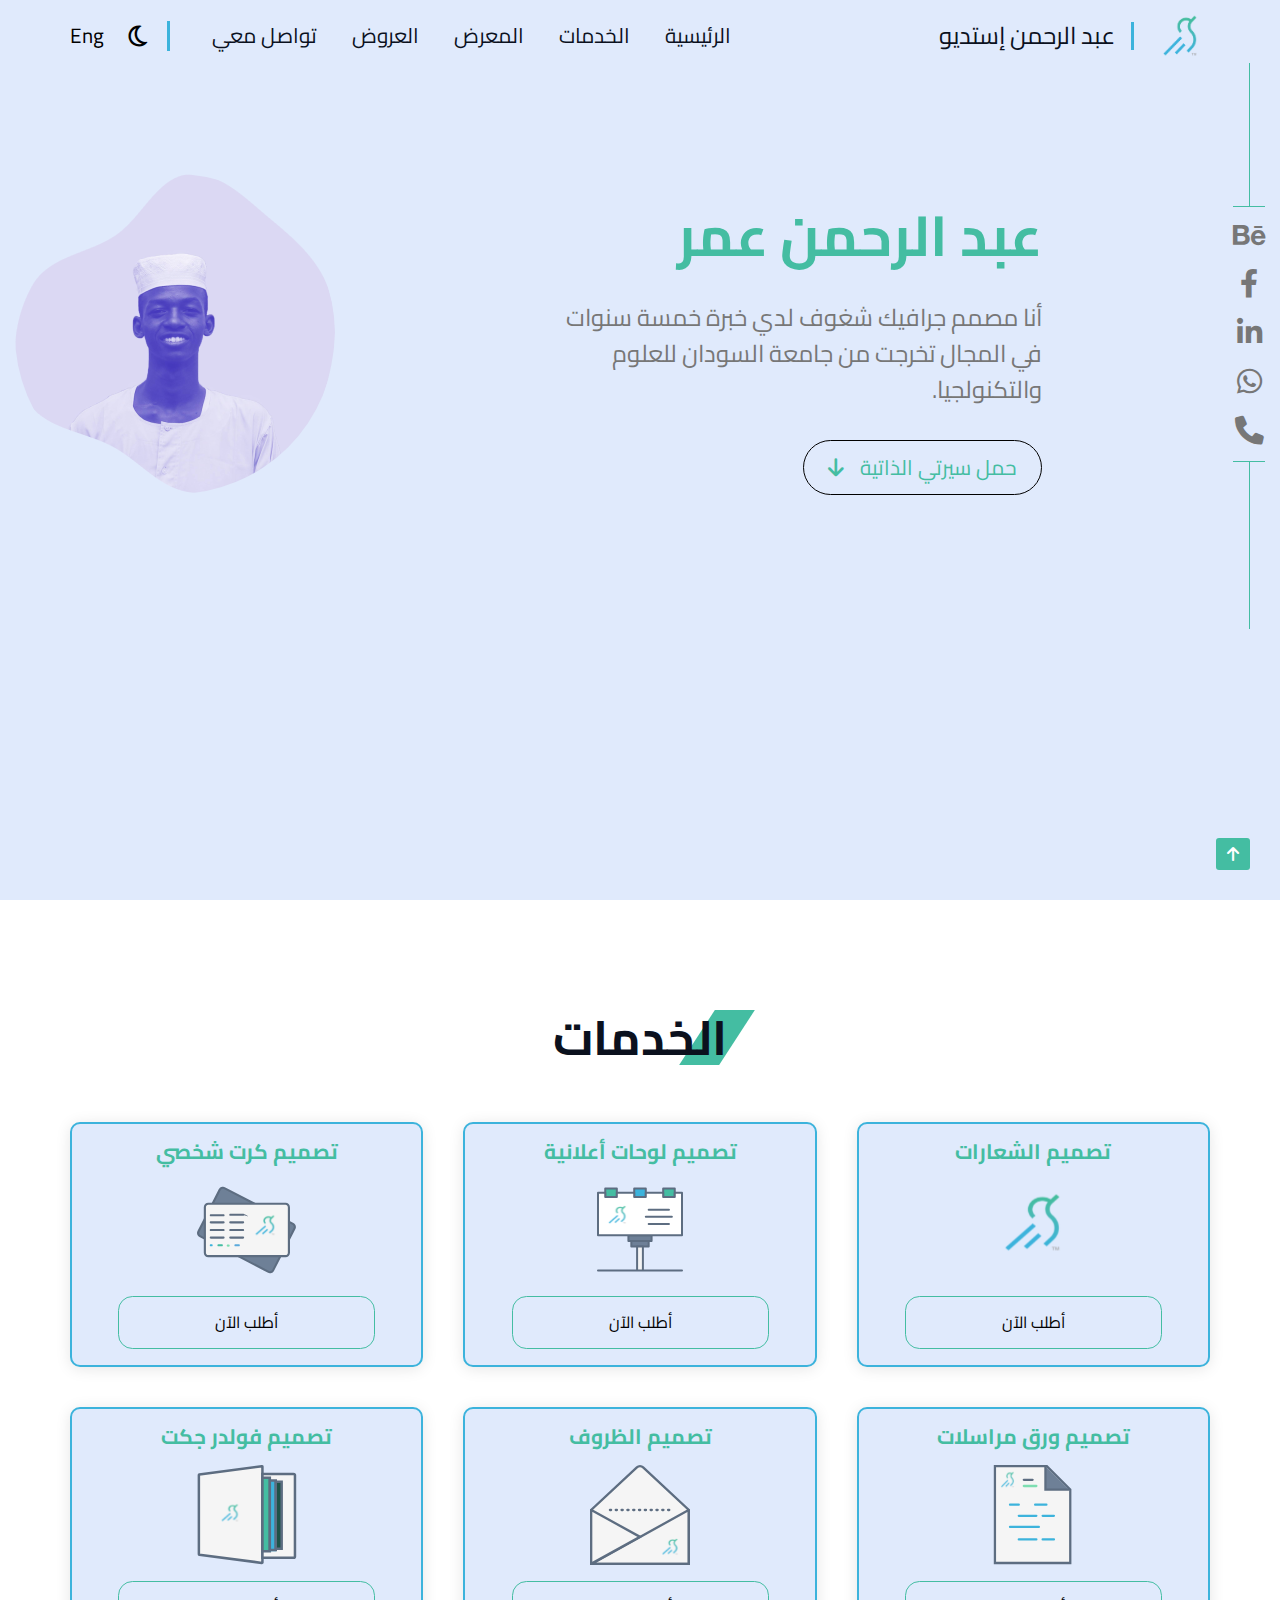
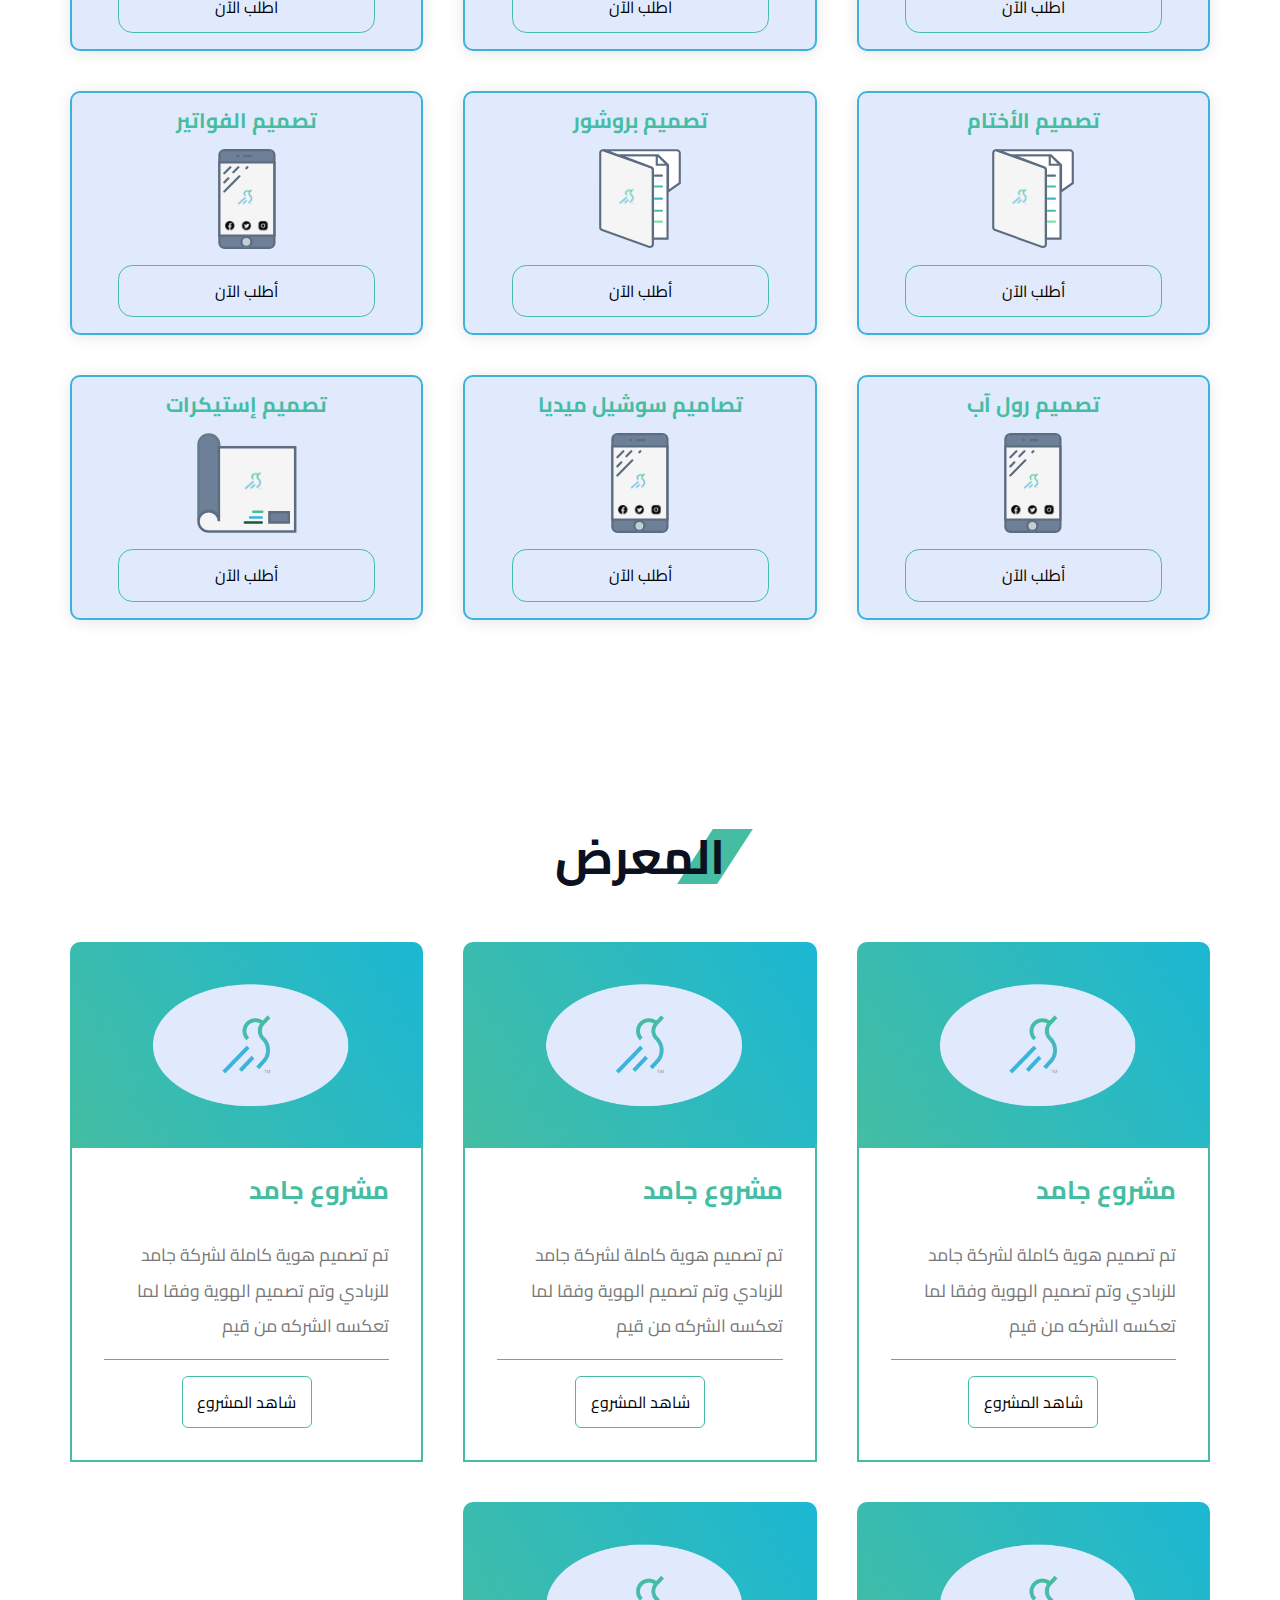
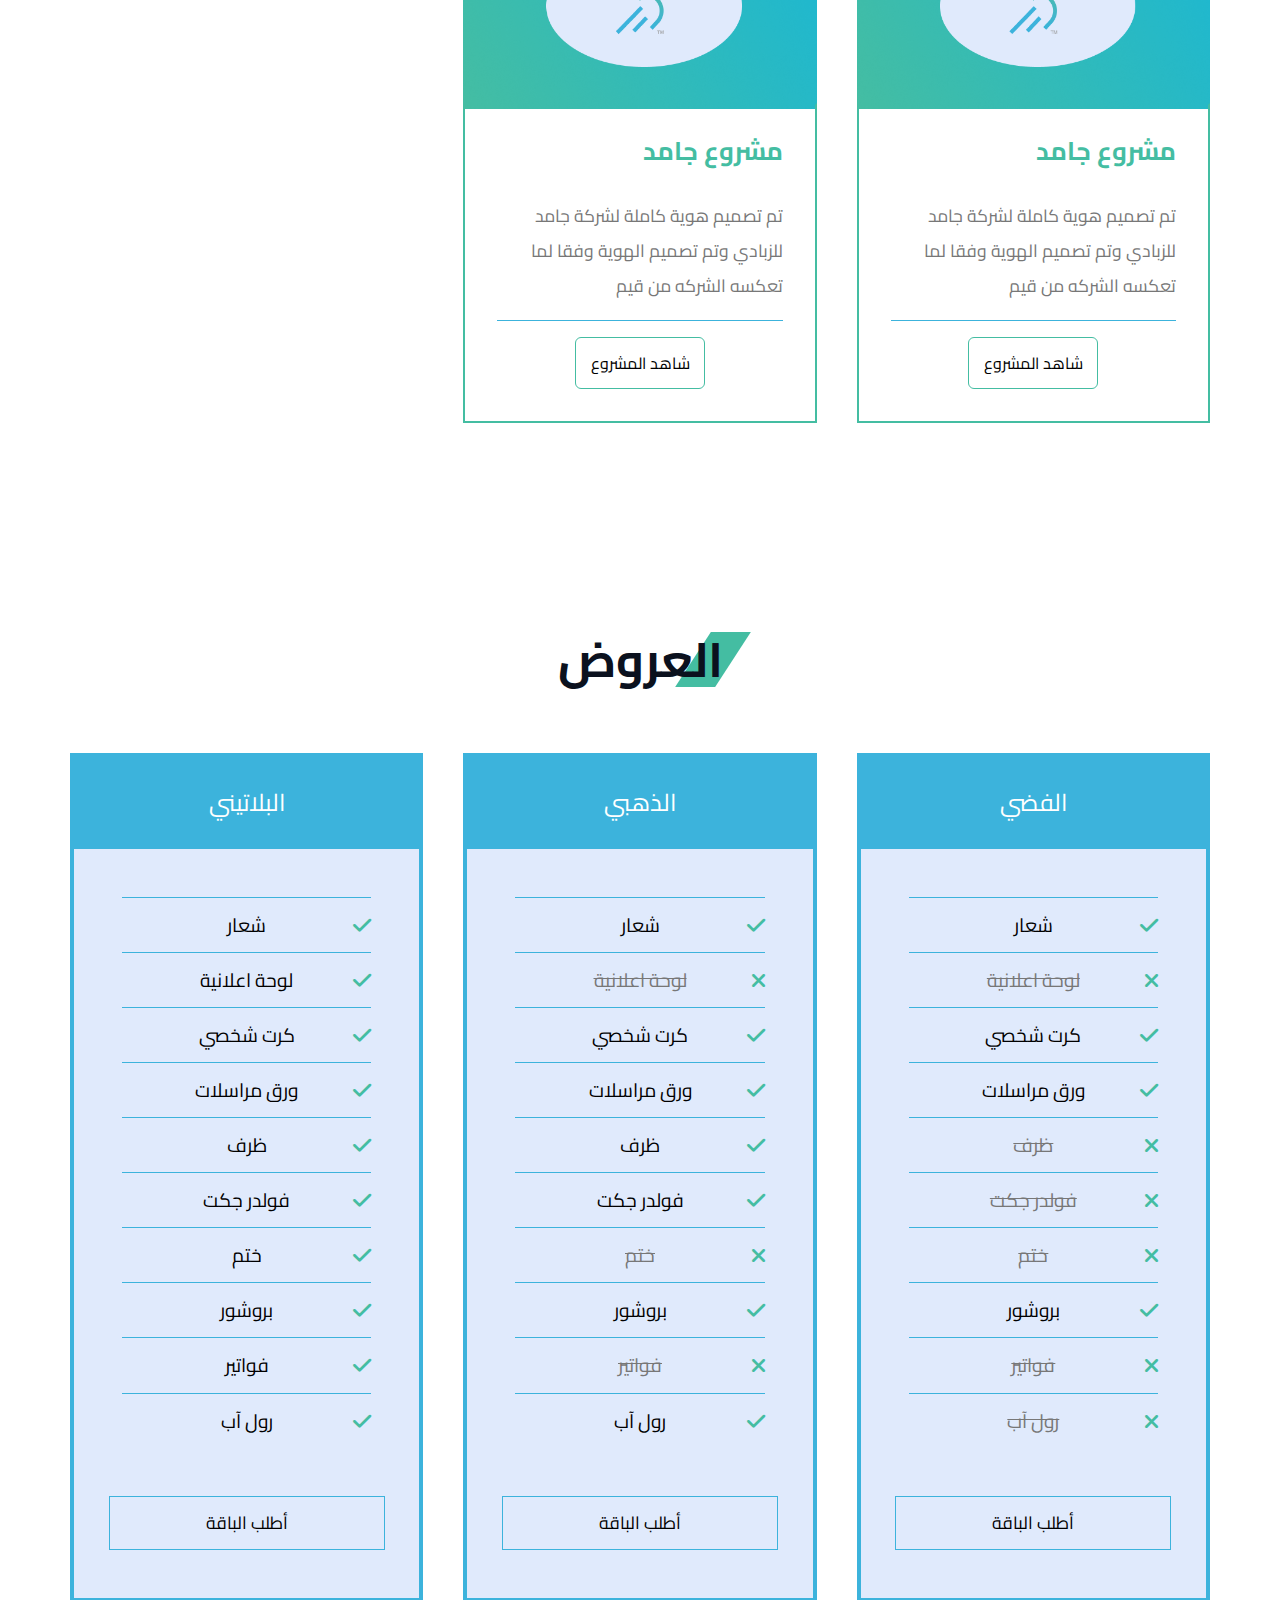
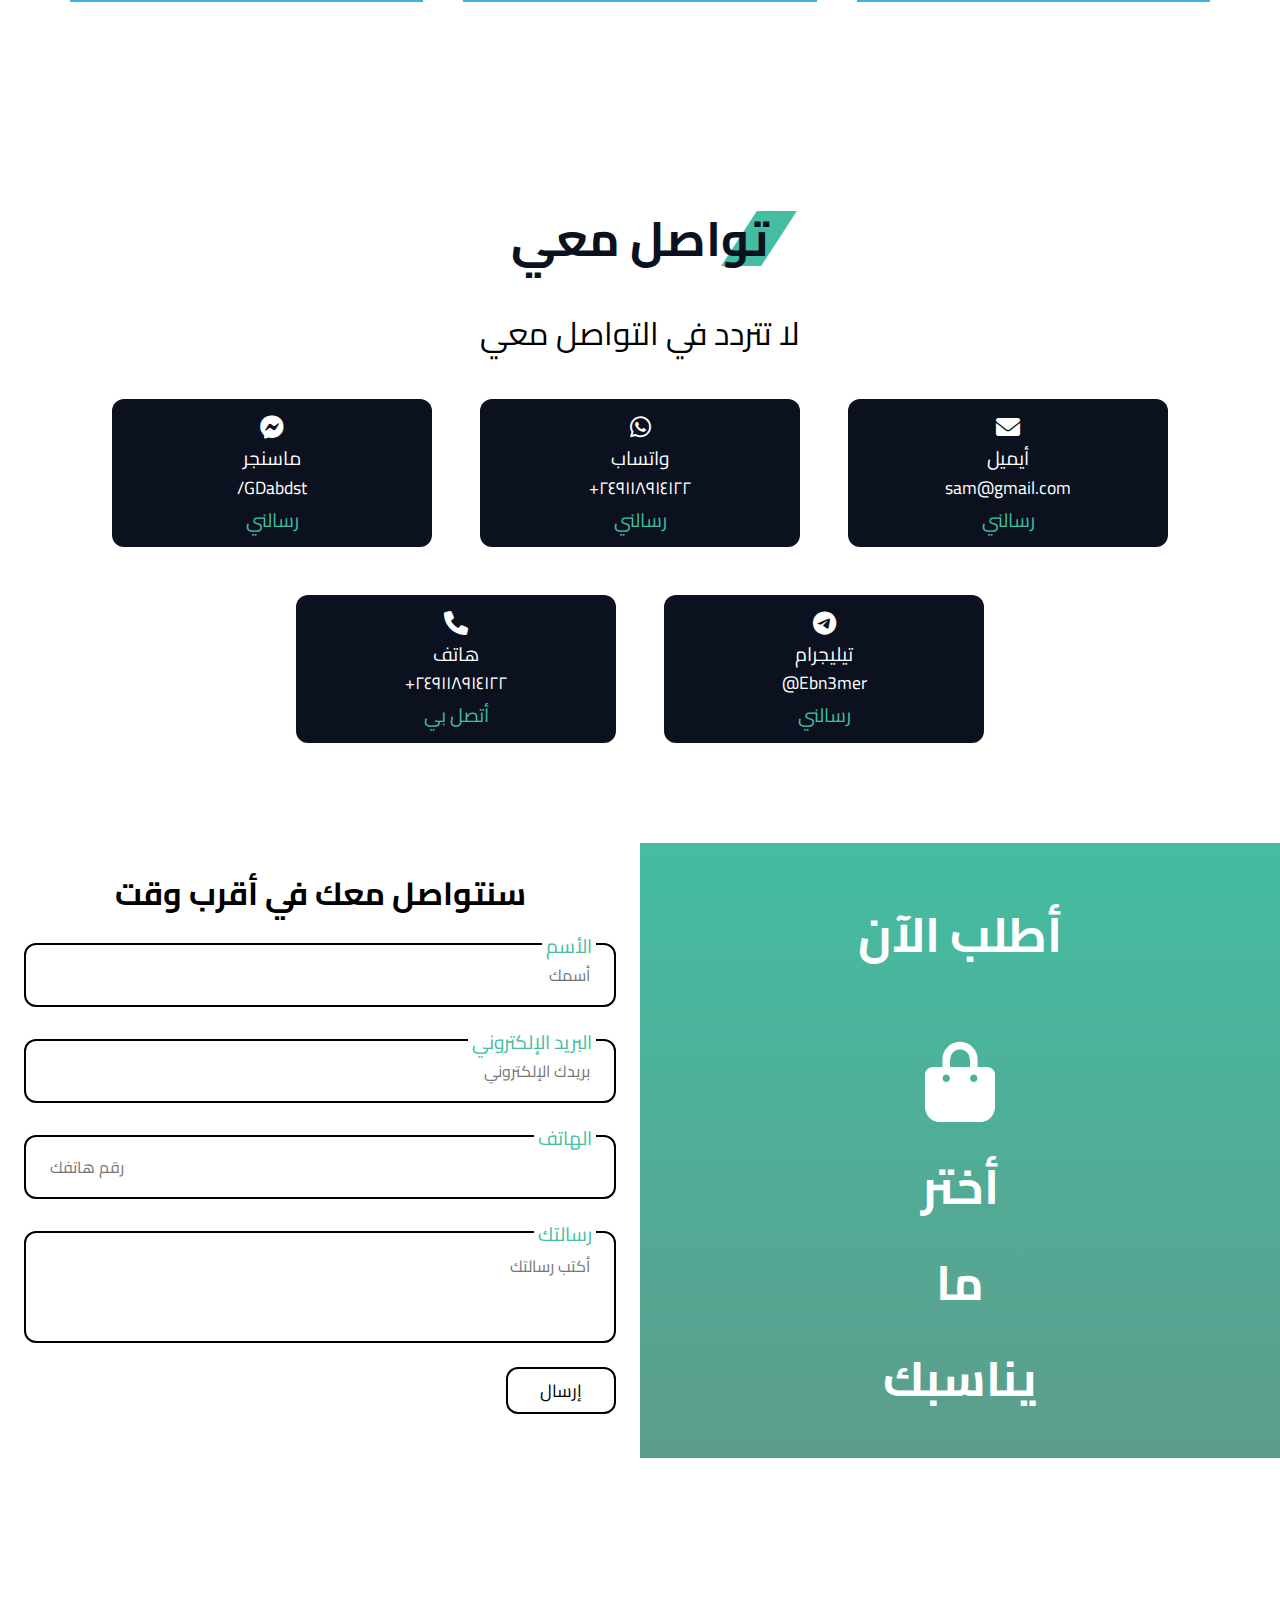
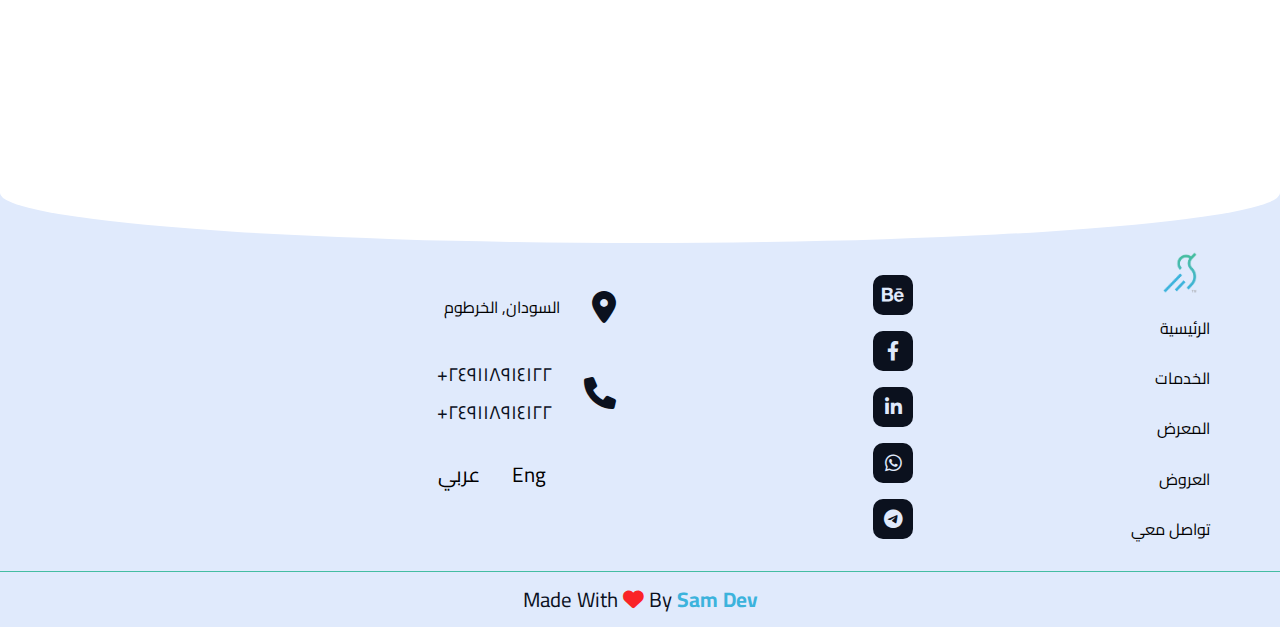
==== commit b5268e61: "Edited the whole project" ====
--- a/index_rtl.html
+++ b/index_rtl.html
@@ -14,9 +14,21 @@
       href="https://fonts.googleapis.com/css2?family=Playfair+Display:wght@400;500;700&display=swap"
       rel="stylesheet"
     />
-    <title>AbdRahman Studio | Home</title>
+    <title>عبد الرحمن إستديو | الرئيسية</title>
   </head>
   <body>
+    <!-- Spinner Loading -->
+    <div class="spinner">
+      <div class="sk-chase">
+        <div class="sk-chase-dot"></div>
+        <div class="sk-chase-dot"></div>
+        <div class="sk-chase-dot"></div>
+        <div class="sk-chase-dot"></div>
+        <div class="sk-chase-dot"></div>
+        <div class="sk-chase-dot"></div>
+      </div>
+    </div>
+    <!-- Spinner Loading -->
     <!-- Start Header -->
     <header id="header">
       <div class="container">
@@ -72,10 +84,13 @@
           ></a>
           <a href="#" target="__blank"><i class="fab fa-linkedin-in"></i></a>
           <a
-            href="https://api.whatsapp.com/send?phone=00249118914122"
+            href="https://api.whatsapp.com/send?phone=+249118914122"
             target="__blank"
             ><i class="fab fa-whatsapp"></i
           ></a>
+          <a href="tel: +249118914122" target="__blank">
+            <i class="fa-solid fa-phone"></i>
+          </a>
         </div>
         <div class="info">
           <h2>عبد الرحمن عمر</h2>
@@ -101,46 +116,86 @@
       <h2 class="main-title">الخدمات</h2>
       <div class="container">
         <div class="card">
-          <img src="./images/cat-03.jpg" alt="" />
           <div class="info">
             <h3>تصميم الشعارات</h3>
-            <p>
-              نصمم شعارات الشركات ولاب لاب لاب لاب لاب لاب لاب لا وأي حاجه علينا
-              جاااي ياا
-            </p>
-            <a href="#order">أطلب الآن</a>
-          </div>
-        </div>
-        <div class="card">
-          <img src="./images/cat-03.jpg" alt="" />
-          <div class="info">
-            <h3>تصميم الشعارات</h3>
-            <p>
-              نصمم شعارات الشركات ولاب لاب لاب لاب لاب لاب لاب لا وأي حاجه علينا
-              جاااي ياا
-            </p>
-            <a href="#order">أطلب الآن</a>
-          </div>
-        </div>
-        <div class="card">
-          <img src="./images/cat-03.jpg" alt="" />
-          <div class="info">
-            <h3>تصميم الشعارات</h3>
-            <p>
-              نصمم شعارات الشركات ولاب لاب لاب لاب لاب لاب لاب لا وأي حاجه علينا
-              جاااي ياا
-            </p>
-            <a href="#order">أطلب الآن</a>
-          </div>
-        </div>
-        <div class="card">
-          <img src="./images/cat-03.jpg" alt="" />
-          <div class="info">
-            <h3>تصميم الشعارات</h3>
-            <p>
-              نصمم شعارات الشركات ولاب لاب لاب لاب لاب لاب لاب لا وأي حاجه علينا
-              جاااي ياا
-            </p>
+            <img src="./svgs/logo.svg" alt="">
+            <a href="#order">أطلب الآن</a>
+          </div>
+        </div>
+        <div class="card">
+          <div class="info">
+            <h3>تصميم لوحات أعلانية</h3>
+            <img src="./svgs/billboard-design.svg" alt="">
+            <a href="#order">أطلب الآن</a>
+          </div>
+        </div>
+        <div class="card">
+          <div class="info">
+            <h3>تصميم كرت شخصي</h3>
+            <img src="./svgs/business_card.svg" alt="">
+            <a href="#order">أطلب الآن</a>
+          </div>
+        </div>
+        <div class="card">
+          <div class="info">
+            <h3>تصميم ورق مراسلات</h3>
+            <img src="./svgs/letterhead.svg" alt="">
+            <a href="#order">أطلب الآن</a>
+          </div>
+        </div>
+        <div class="card">
+          <div class="info">
+            <h3>تصميم الظروف</h3>
+            <img src="./svgs/envelope.svg" alt="">
+            <a href="#order">أطلب الآن</a>
+          </div>
+        </div>
+        <div class="card">
+          <div class="info">
+            <h3>تصميم فولدر جكت</h3>
+            <img src="./svgs/jacket.svg" alt="">
+            <a href="#order">أطلب الآن</a>
+          </div>
+        </div>
+        <div class="card">
+          <div class="info">
+            <h3>تصميم الأختام</h3>
+            <img src="./svgs/brochure.svg" alt="">
+            <a href="#order">أطلب الآن</a>
+          </div>
+        </div>
+        <div class="card">
+          <div class="info">
+            <h3>تصميم بروشور</h3>
+            <img src="./svgs/brochure.svg" alt="">
+            <a href="#order">أطلب الآن</a>
+          </div>
+        </div>
+        <div class="card">
+          <div class="info">
+            <h3>تصميم الفواتير</h3>
+            <img src="./svgs/social_media.svg" alt="">
+            <a href="#order">أطلب الآن</a>
+          </div>
+        </div>
+        <div class="card">
+          <div class="info">
+            <h3>تصميم رول آب</h3>
+            <img src="./svgs/social_media.svg" alt="">
+            <a href="#order">أطلب الآن</a>
+          </div>
+        </div>
+        <div class="card">
+          <div class="info">
+            <h3>تصاميم سوشيل ميديا</h3>
+            <img src="./svgs/social_media.svg" alt="">
+            <a href="#order">أطلب الآن</a>
+          </div>
+        </div>
+        <div class="card">
+          <div class="info">
+            <h3>تصميم إستيكرات</h3>
+            <img src="./svgs/stickers.svg" alt="">
             <a href="#order">أطلب الآن</a>
           </div>
         </div>
@@ -161,7 +216,7 @@
               تم تصميم هوية كاملة لشركة جامد للزبادي وتم تصميم الهوية وفقا لما
               تعكسه الشركه من قيم
             </p>
-            <a href="">شاهد المزيد</a>
+            <a href="">شاهد المشروع</a>
           </div>
         </div>
         <div class="card">
@@ -174,7 +229,7 @@
               تم تصميم هوية كاملة لشركة جامد للزبادي وتم تصميم الهوية وفقا لما
               تعكسه الشركه من قيم
             </p>
-            <a href="">شاهد المزيد</a>
+            <a href="">شاهد المشروع</a>
           </div>
         </div>
         <div class="card">
@@ -187,7 +242,7 @@
               تم تصميم هوية كاملة لشركة جامد للزبادي وتم تصميم الهوية وفقا لما
               تعكسه الشركه من قيم
             </p>
-            <a href="">شاهد المزيد</a>
+            <a href="">شاهد المشروع</a>
           </div>
         </div>
         <div class="card">
@@ -200,7 +255,7 @@
               تم تصميم هوية كاملة لشركة جامد للزبادي وتم تصميم الهوية وفقا لما
               تعكسه الشركه من قيم
             </p>
-            <a href="">شاهد المزيد</a>
+            <a href="">شاهد المشروع</a>
           </div>
         </div>
         <div class="card">
@@ -213,7 +268,7 @@
               تم تصميم هوية كاملة لشركة جامد للزبادي وتم تصميم الهوية وفقا لما
               تعكسه الشركه من قيم
             </p>
-            <a href="">شاهد المزيد</a>
+            <a href="">شاهد المشروع</a>
           </div>
         </div>
       </div>
@@ -240,9 +295,9 @@
             <li class="unchecked"><del>رول آب</del></li>
           </ul>
           <a href="#order">أطلب الباقة</a>
-          <div class="price">
+          <!-- <div class="price">
             <h3>100 <span>$</span></h3>
-          </div>
+          </div> -->
         </div>
         <div class="plan">
           <div class="head">
@@ -261,9 +316,9 @@
             <li>رول آب</li>
           </ul>
           <a href="#order">أطلب الباقة</a>
-          <div class="price">
+          <!-- <div class="price">
             <h3>100 <span>$</span></h3>
-          </div>
+          </div> -->
         </div>
         <div class="plan">
           <div class="head">
@@ -282,9 +337,9 @@
             <li>رول آب</li>
           </ul>
           <a href="#order">أطلب الباقة</a>
-          <div class="price">
+          <!-- <div class="price">
             <h3>100 <span>$</span></h3>
-          </div>
+          </div> -->
         </div>
       </div>
     </div>
@@ -296,31 +351,37 @@
       <div class="container">
         <div class="box">
           <i class="fas fa-envelope"></i>
-          <h3>Email</h3>
+          <h3>أيميل</h3>
           <p>sam@gmail.com</p>
           <a href="mailto:abdrahman@gmail.com" target="__blank">رسالني</a>
         </div>
         <div class="box">
           <i class="fab fa-whatsapp"></i>
-          <h3>Whatsapp</h3>
-          <p>+249119551755</p>
+          <h3>واتساب</h3>
+          <p>٢٤٩١١٨٩١٤١٢٢+</p>
           <a
-            href="https://api.whatsapp.com/send?phone=00249118914122"
+            href="https://api.whatsapp.com/send?phone=+249118914122"
             target="__blank"
             >رسالني</a
           >
         </div>
         <div class="box">
           <i class="fab fa-facebook-messenger"></i>
-          <h3>Messegner</h3>
-          <p>/GDabdst</p>
+          <h3>ماسنجر</h3>
+          <p>GDabdst/</p>
           <a href="https://m.me/GDabdalrahmanstudio" target="__blank">رسالني</a>
         </div>
         <div class="box">
           <i class="fab fa-telegram-plane"></i>
-          <h3>Telegram</h3>
-          <p>@Ebn3mer</p>
+          <h3>تيليجرام</h3>
+          <p>Ebn3mer@</p>
           <a href="https://t.me/Ebn3mer" target="__blank">رسالني</a>
+        </div>
+        <div class="box">
+          <i class="fa-solid fa-phone"></i>
+          <h3>هاتف</h3>
+          <p>٢٤٩١١٨٩١٤١٢٢+</p>
+          <a href="tel: +249118914122" target="__blank">أتصل بي</a>
         </div>
       </div>
     </div>
@@ -397,7 +458,7 @@
           ></a>
           <a href="#" target="__blank"><i class="fab fa-linkedin-in"></i></a>
           <a
-            href="https://api.whatsapp.com/send?phone=00249118914122"
+            href="https://api.whatsapp.com/send?phone=+249118914122"
             target="__blank"
             ><i class="fab fa-whatsapp"></i
           ></a>
@@ -413,8 +474,12 @@
           <div class="col">
             <i class="fa-solid fa-phone"></i>
             <div class="info">
-              <span>+٢٤٩١٢٣٤٥٦٧٨٩٠</span>
-              <span>+٢٤٩١٢٣٤٥٦٧٨٩٠</span>
+              <span>
+                <a href="tel: +249118914122" target="__blank">٢٤٩١١٨٩١٤١٢٢+</a>
+              </span>
+              <span>
+                <a href="tel: +249118914122" target="__blank">٢٤٩١١٨٩١٤١٢٢+</a>
+              </span>
             </div>
           </div>
           <div class="languages">
--- a/css/style.css
+++ b/css/style.css
@@ -74,6 +74,54 @@
 
 /* End Global Rules */
 /* Start Components */
+/* Spinner Loading */
+.spinner {
+  /* display: none; */
+  position: absolute;
+  top: 50%;
+  left: 50%;
+  transform: translate(-50%,-50%);
+  z-index: 100;
+}
+.sk-chase {
+  width: 40px;
+  height: 40px;
+  position: relative;
+  animation: sk-chase 2.5s infinite linear both;
+}
+
+.sk-chase-dot {
+  width: 100%;
+  height: 100%;
+  position: absolute;
+  left: 0;
+  top: 0; 
+  animation: sk-chase-dot 2.0s infinite ease-in-out both; 
+}
+
+.sk-chase-dot:before {
+  content: '';
+  display: block;
+  width: 25%;
+  height: 25%;
+  background-color: #fff;
+  border-radius: 100%;
+  animation: sk-chase-dot-before 2.0s infinite ease-in-out both; 
+}
+
+.sk-chase-dot:nth-child(1) { animation-delay: -1.1s; }
+.sk-chase-dot:nth-child(2) { animation-delay: -1.0s; }
+.sk-chase-dot:nth-child(3) { animation-delay: -0.9s; }
+.sk-chase-dot:nth-child(4) { animation-delay: -0.8s; }
+.sk-chase-dot:nth-child(5) { animation-delay: -0.7s; }
+.sk-chase-dot:nth-child(6) { animation-delay: -0.6s; }
+.sk-chase-dot:nth-child(1):before { animation-delay: -1.1s; }
+.sk-chase-dot:nth-child(2):before { animation-delay: -1.0s; }
+.sk-chase-dot:nth-child(3):before { animation-delay: -0.9s; }
+.sk-chase-dot:nth-child(4):before { animation-delay: -0.8s; }
+.sk-chase-dot:nth-child(5):before { animation-delay: -0.7s; }
+.sk-chase-dot:nth-child(6):before { animation-delay: -0.6s; }
+
 .main-btn {
   text-decoration: none;
   display: block;
@@ -451,6 +499,7 @@
   overflow: hidden;
   border-radius: 10px;
   background-color: var(--background-color);
+  border: 2px solid var(--secondery-color);
   transition: var(--main-transition);
   box-shadow: 0 2px 15px rgb(0 0 0 / 10%);
 }
@@ -469,6 +518,11 @@
   margin: 1rem 0;
   font-size: 1.3rem;
   color: var(--main-color);
+}
+.services .info img {
+  max-width: 100%;
+  width: 100px;
+  height: 100px;
 }
 .services .info p {
   color: var(--text-color);
@@ -697,7 +751,7 @@
   font-size: 1.1rem;
   border: 1px solid var(--secondery-color);
   color: var(--text-color);
-  margin-bottom: 2.5rem;
+  /* margin-bottom: 2.5rem; */
   transition: var(--main-transition);
 }
 .pricing .plan a:hover {
@@ -982,9 +1036,9 @@
   color: var(--title-color);
   padding-right: 2rem;
 }
-.footer .location span {
+.footer .location span a{
   font-size: 1.2rem;
-  color: var(--main-color);
+  color: var(--title-color);
 }
 .footer .location .languages {
   padding-top: 2rem;
@@ -1051,6 +1105,9 @@
   background-color: var(--main-color-alt);
   box-shadow: 0 2px 15px rgba(255, 255, 255, 10%);
 }
+.dark-theme .services .card h3 {
+  color: #fff;
+}
 .dark-theme .services .card:hover {
   box-shadow: 0 2px 15px rgb(255 255 255 / 20%);
 }
@@ -1090,4 +1147,20 @@
     background-image: linear-gradient(160deg, #44bda2, #28a59e);
   }
 }
+/* Spinner Animation */
+@keyframes sk-chase {
+  100% { transform: rotate(360deg); } 
+}
+
+@keyframes sk-chase-dot {
+  80%, 100% { transform: rotate(360deg); } 
+}
+
+@keyframes sk-chase-dot-before {
+  50% {
+    transform: scale(0.4); 
+  } 100%, 0% {
+    transform: scale(1.0); 
+  } 
+}
 /* End Animation */
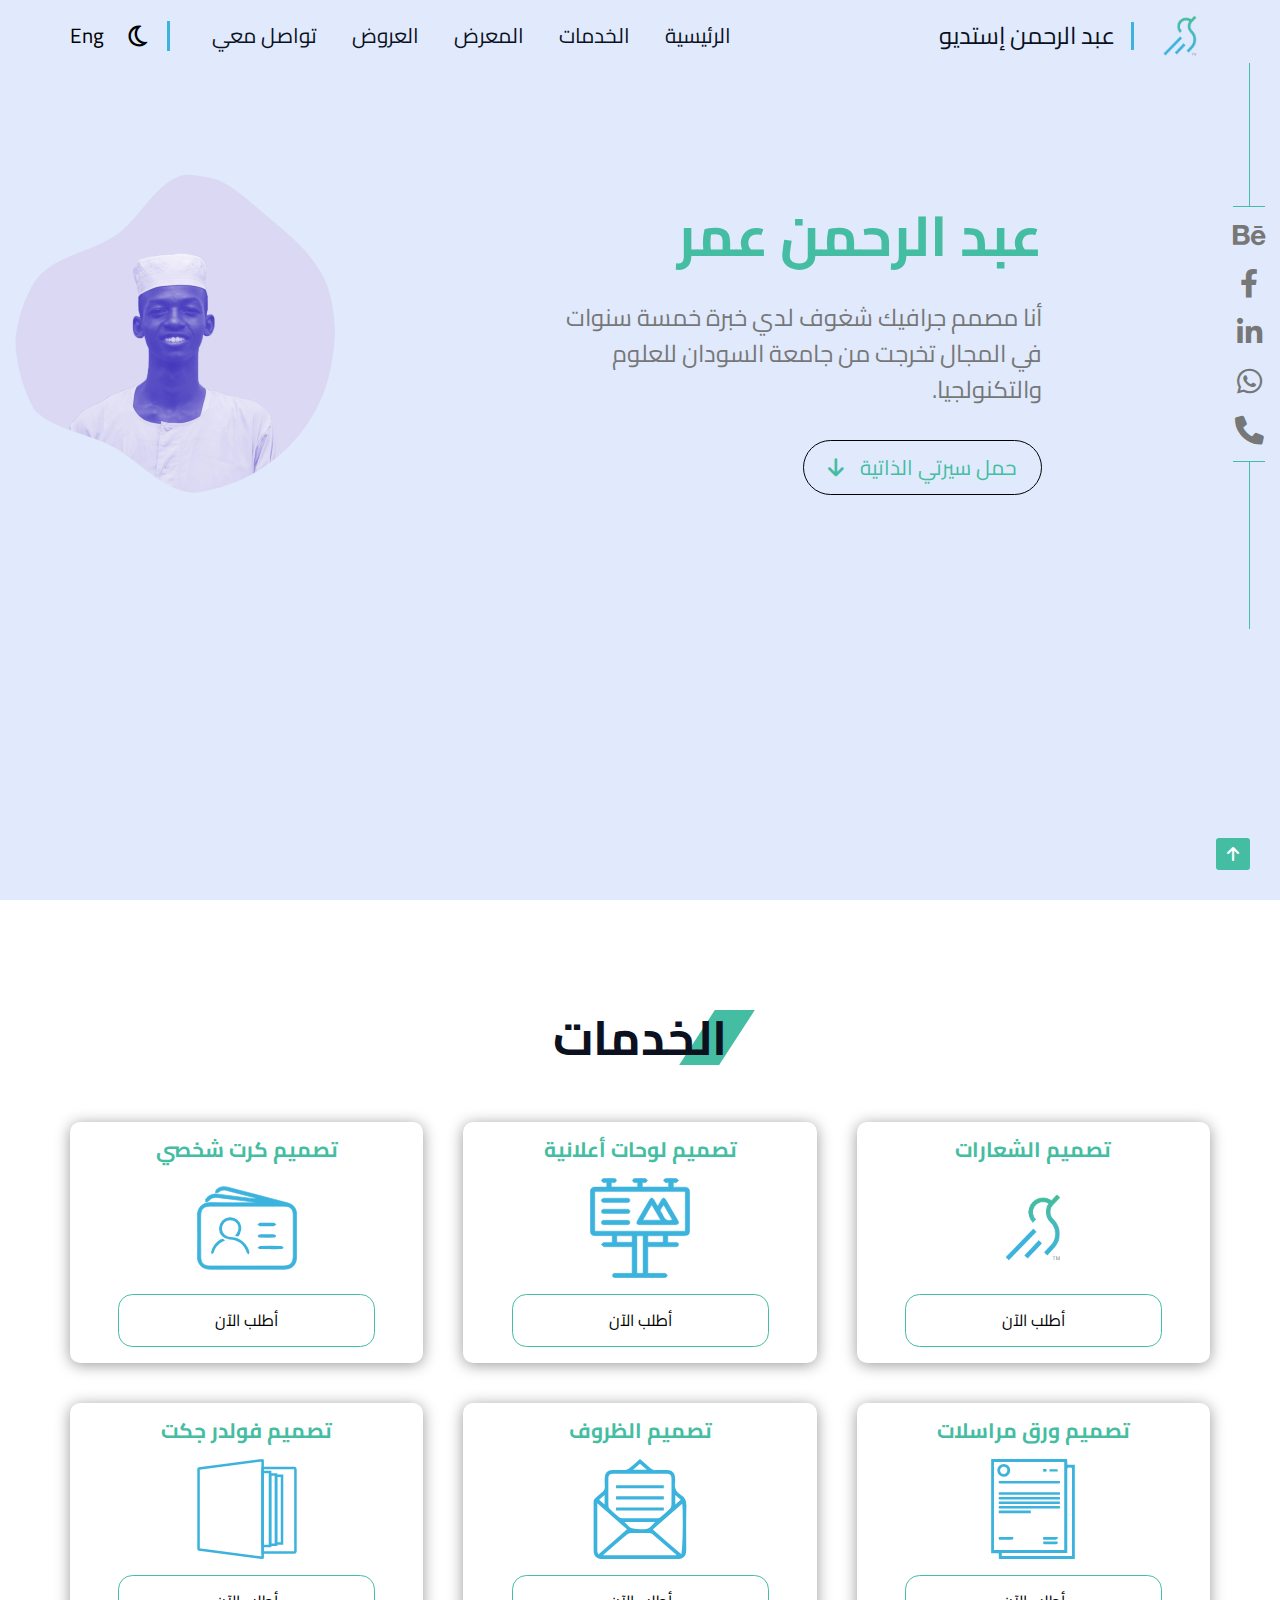
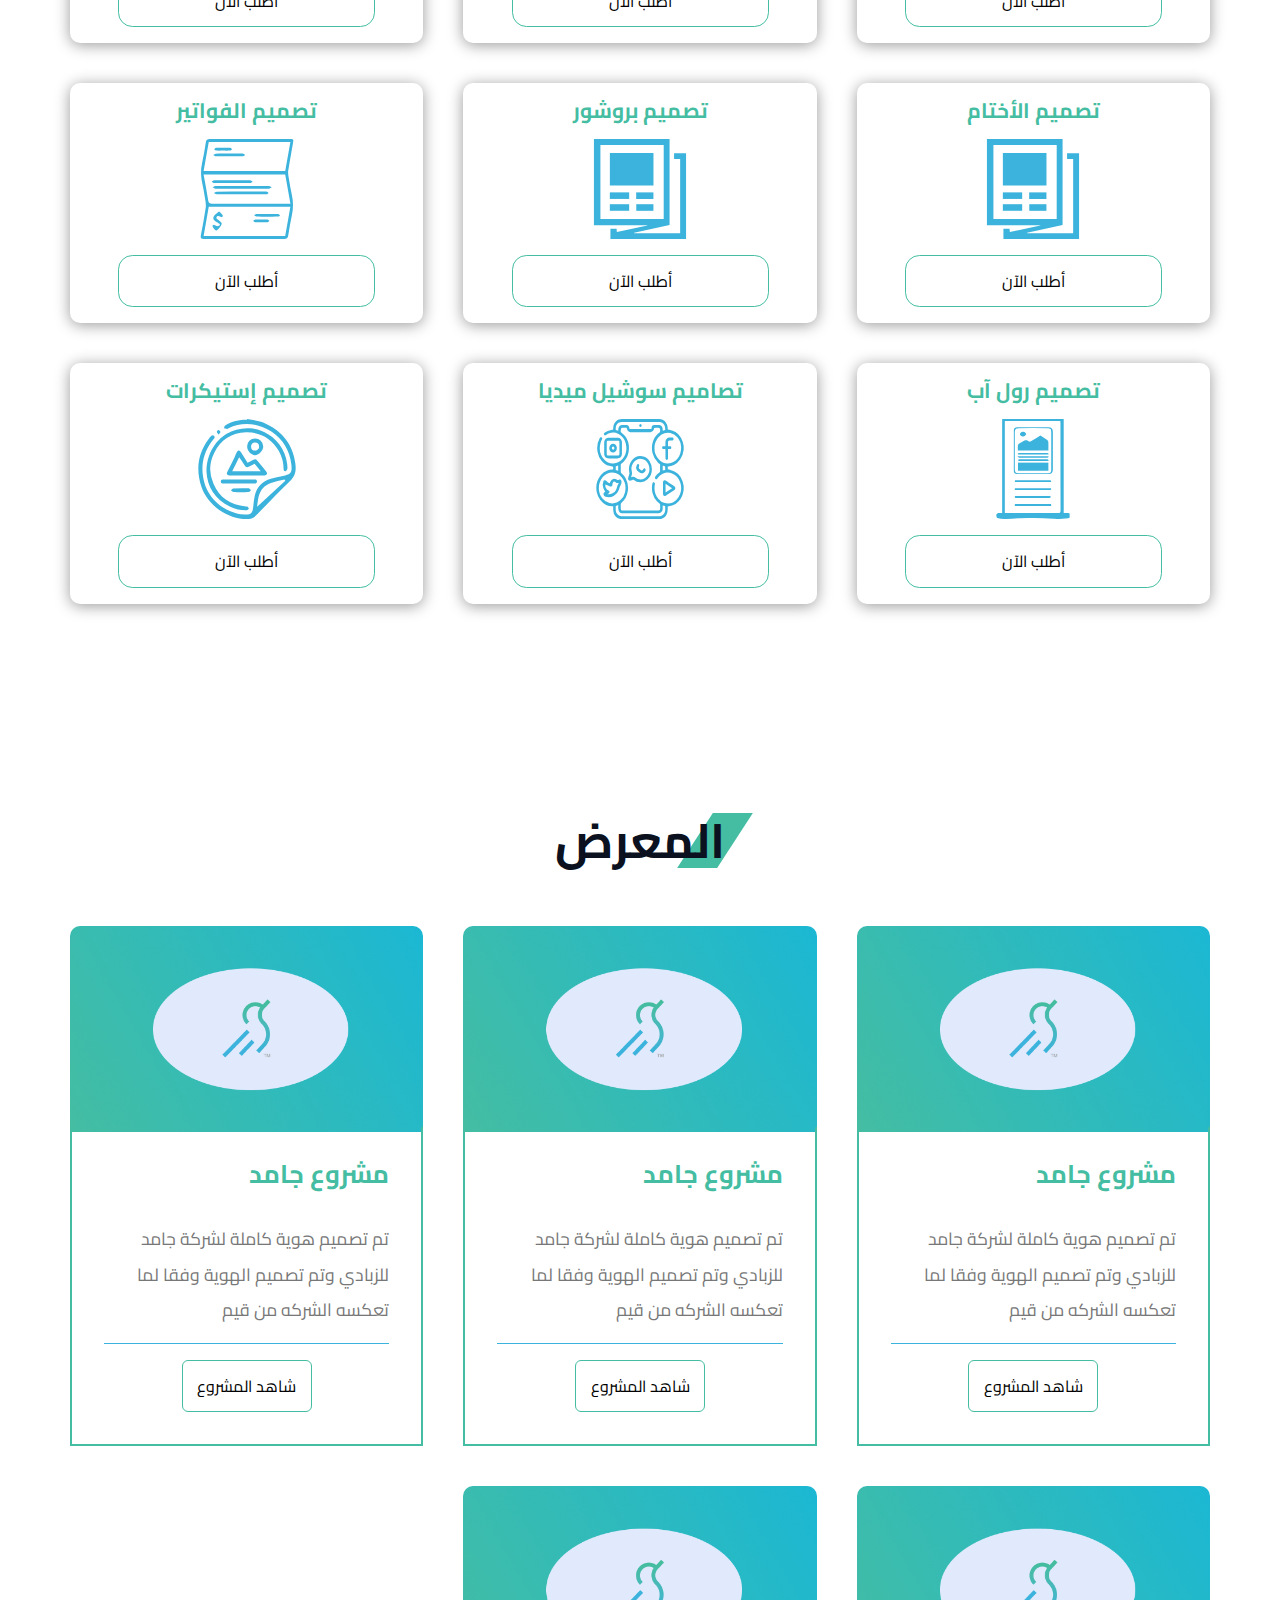
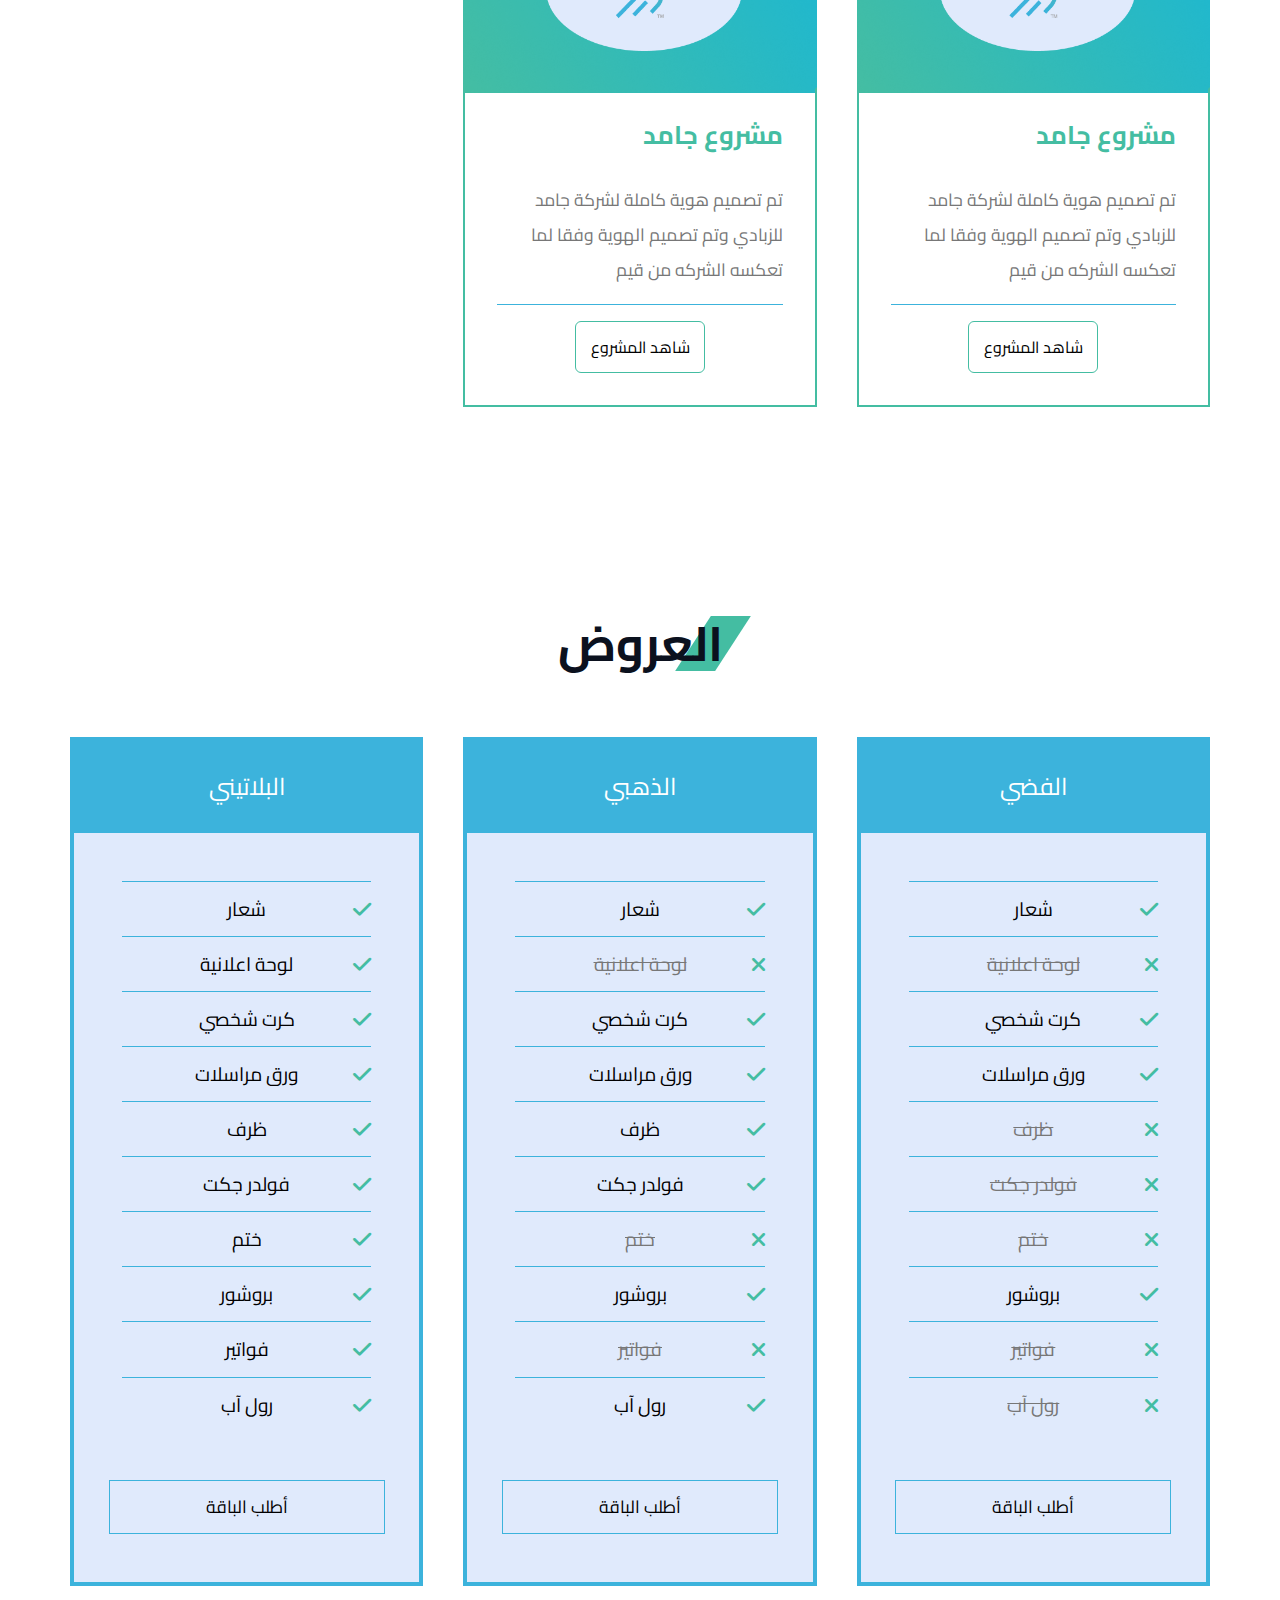
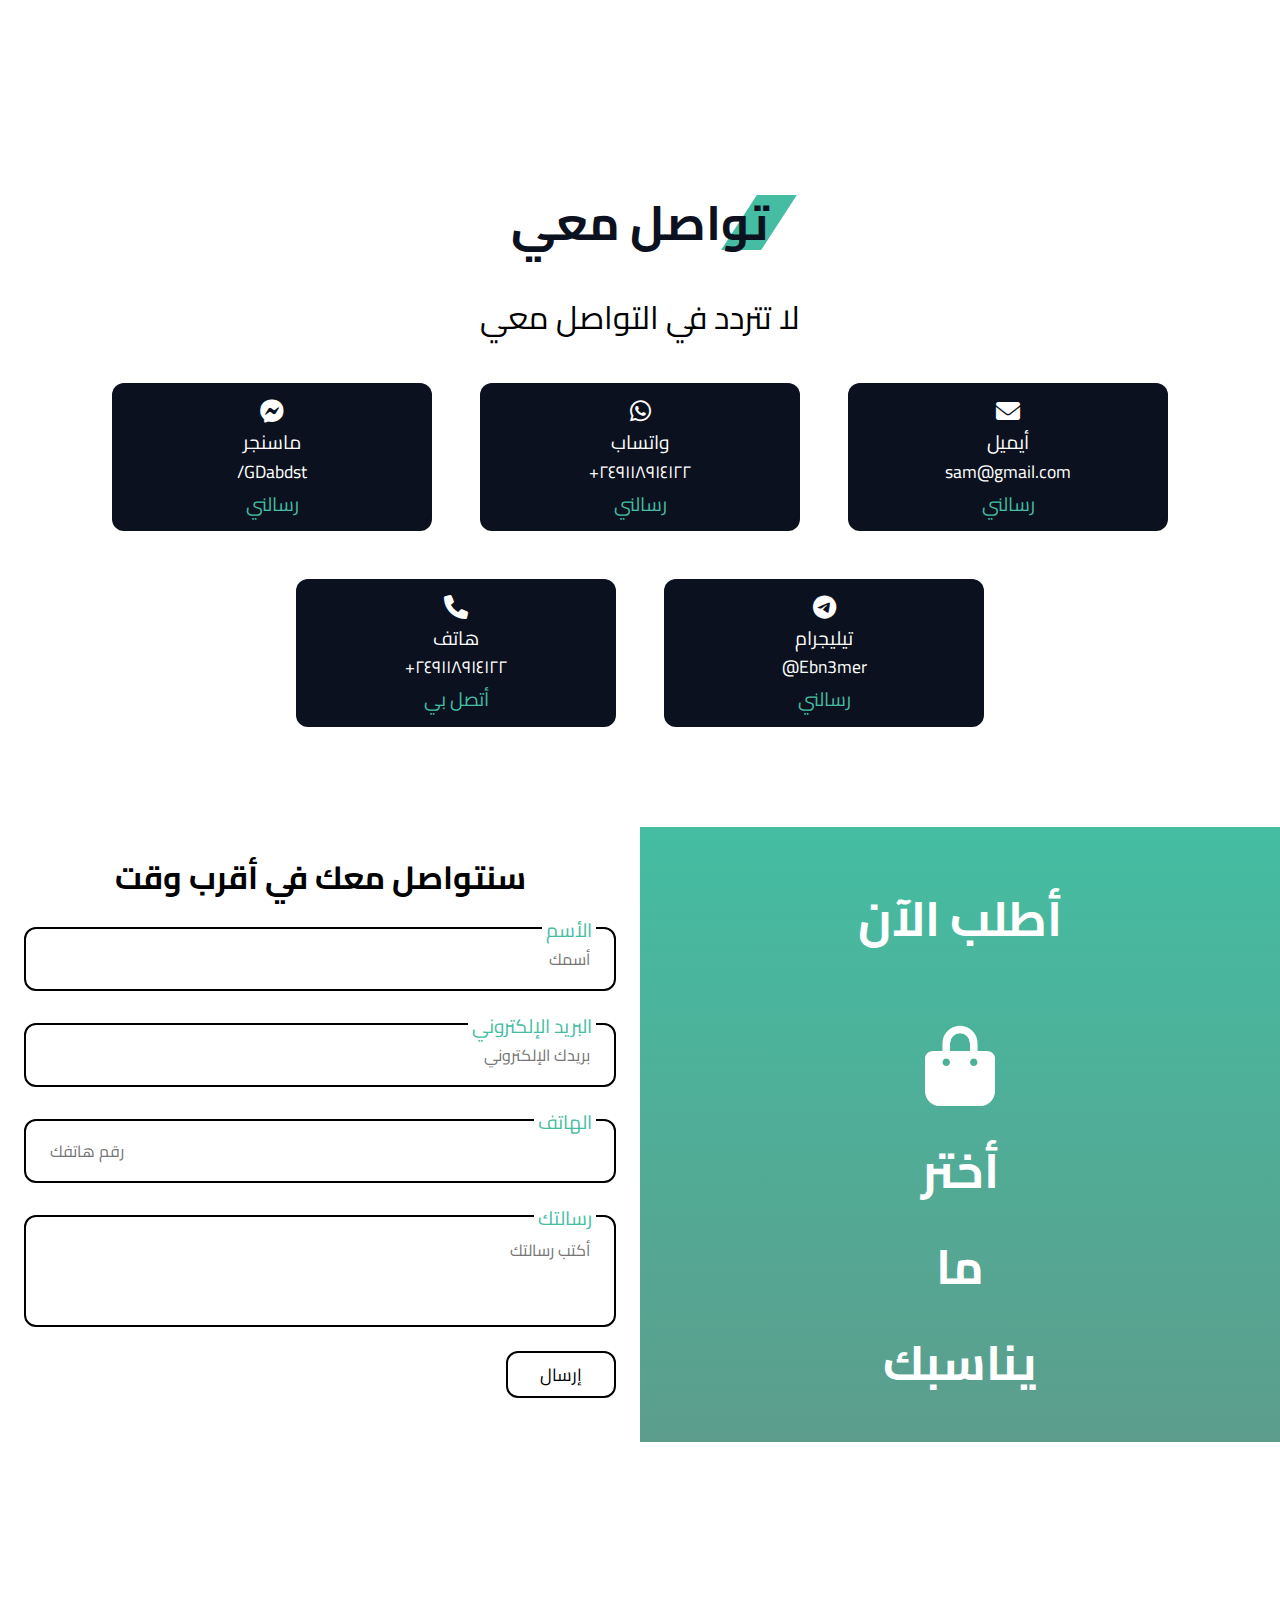
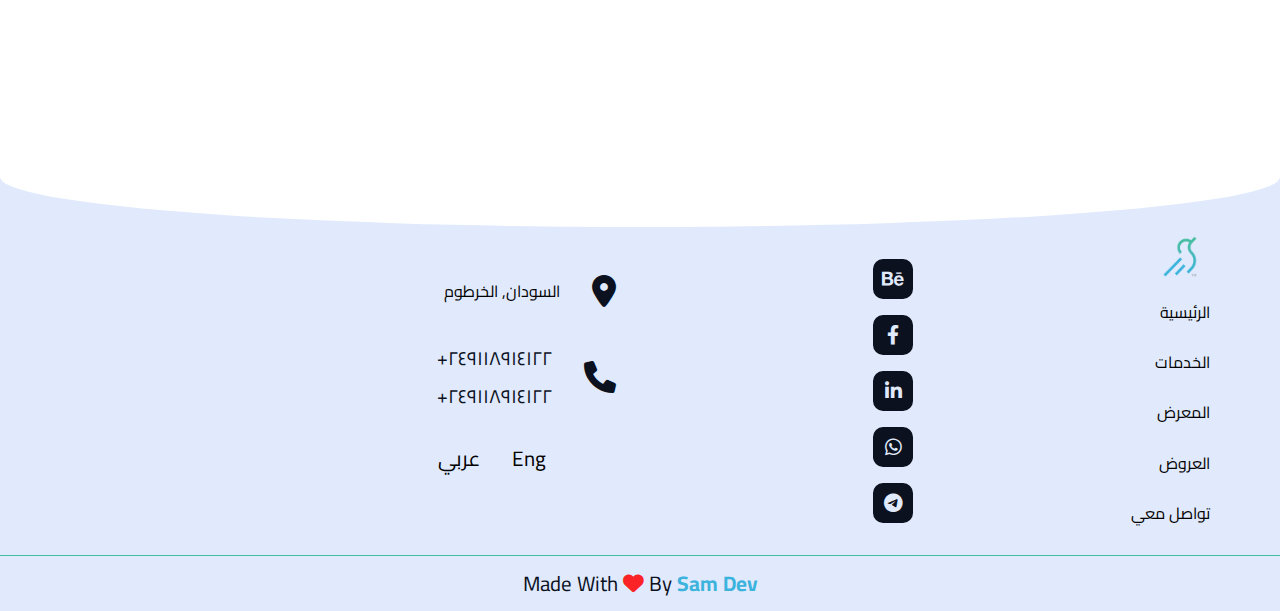
==== commit e78b0db0: "services" ====
--- a/index_rtl.html
+++ b/index_rtl.html
@@ -118,84 +118,84 @@
         <div class="card">
           <div class="info">
             <h3>تصميم الشعارات</h3>
-            <img src="./svgs/logo.svg" alt="">
+            <img src="./images/logo.png" alt="" />
             <a href="#order">أطلب الآن</a>
           </div>
         </div>
         <div class="card">
           <div class="info">
             <h3>تصميم لوحات أعلانية</h3>
-            <img src="./svgs/billboard-design.svg" alt="">
+            <img src="./svgs/billboard-design.svg" alt="" />
             <a href="#order">أطلب الآن</a>
           </div>
         </div>
         <div class="card">
           <div class="info">
             <h3>تصميم كرت شخصي</h3>
-            <img src="./svgs/business_card.svg" alt="">
+            <img src="./svgs/business_card.svg" alt="" />
             <a href="#order">أطلب الآن</a>
           </div>
         </div>
         <div class="card">
           <div class="info">
             <h3>تصميم ورق مراسلات</h3>
-            <img src="./svgs/letterhead.svg" alt="">
+            <img src="./svgs/letterhead.svg" alt="" />
             <a href="#order">أطلب الآن</a>
           </div>
         </div>
         <div class="card">
           <div class="info">
             <h3>تصميم الظروف</h3>
-            <img src="./svgs/envelope.svg" alt="">
+            <img src="./svgs/envelope.svg" alt="" />
             <a href="#order">أطلب الآن</a>
           </div>
         </div>
         <div class="card">
           <div class="info">
             <h3>تصميم فولدر جكت</h3>
-            <img src="./svgs/jacket.svg" alt="">
+            <img src="./svgs/jacket.svg" alt="" />
             <a href="#order">أطلب الآن</a>
           </div>
         </div>
         <div class="card">
           <div class="info">
             <h3>تصميم الأختام</h3>
-            <img src="./svgs/brochure.svg" alt="">
+            <img src="./svgs/brochure.svg" alt="" />
             <a href="#order">أطلب الآن</a>
           </div>
         </div>
         <div class="card">
           <div class="info">
             <h3>تصميم بروشور</h3>
-            <img src="./svgs/brochure.svg" alt="">
+            <img src="./svgs/brochure.svg" alt="" />
             <a href="#order">أطلب الآن</a>
           </div>
         </div>
         <div class="card">
           <div class="info">
             <h3>تصميم الفواتير</h3>
-            <img src="./svgs/social_media.svg" alt="">
+            <img src="./svgs/bills.svg" alt="" />
             <a href="#order">أطلب الآن</a>
           </div>
         </div>
         <div class="card">
           <div class="info">
             <h3>تصميم رول آب</h3>
-            <img src="./svgs/social_media.svg" alt="">
+            <img src="./svgs/roll_up.svg" alt="" />
             <a href="#order">أطلب الآن</a>
           </div>
         </div>
         <div class="card">
           <div class="info">
             <h3>تصاميم سوشيل ميديا</h3>
-            <img src="./svgs/social_media.svg" alt="">
+            <img src="./svgs/social_media.svg" alt="" />
             <a href="#order">أطلب الآن</a>
           </div>
         </div>
         <div class="card">
           <div class="info">
             <h3>تصميم إستيكرات</h3>
-            <img src="./svgs/stickers.svg" alt="">
+            <img src="./svgs/stickers.svg" alt="" />
             <a href="#order">أطلب الآن</a>
           </div>
         </div>
--- a/css/style.css
+++ b/css/style.css
@@ -498,14 +498,14 @@
 .services .card {
   overflow: hidden;
   border-radius: 10px;
-  background-color: var(--background-color);
-  border: 2px solid var(--secondery-color);
-  transition: var(--main-transition);
-  box-shadow: 0 2px 15px rgb(0 0 0 / 10%);
+  background-color: var(--body-color);
+  /* border: 2px solid var(--secondery-color); */
+  transition: var(--main-transition);
+  box-shadow: 0 2px 15px rgb(0 0 0 / 40%);
 }
 .services .card:hover {
   transform: translateY(-10px);
-  box-shadow: 0 2px 15px rgb(0 0 0 / 20%);
+  box-shadow: 0 2px 15px rgb(0 0 0 / 50%);
 }
 .services .card img {
   max-width: 100%;
@@ -1102,14 +1102,14 @@
   border-color: var(--main-color);
 }
 .dark-theme .services .card {
-  background-color: var(--main-color-alt);
-  box-shadow: 0 2px 15px rgba(255, 255, 255, 10%);
+  background-color: var(--container-color);
+  box-shadow: 0 2px 15px rgba(255, 255, 255, 20%);
 }
 .dark-theme .services .card h3 {
   color: #fff;
 }
 .dark-theme .services .card:hover {
-  box-shadow: 0 2px 15px rgb(255 255 255 / 20%);
+  box-shadow: 0 2px 15px rgb(255 255 255 / 30%);
 }
 .dark-theme .portfolio .card::before {
   background-color: var(--container-color);
